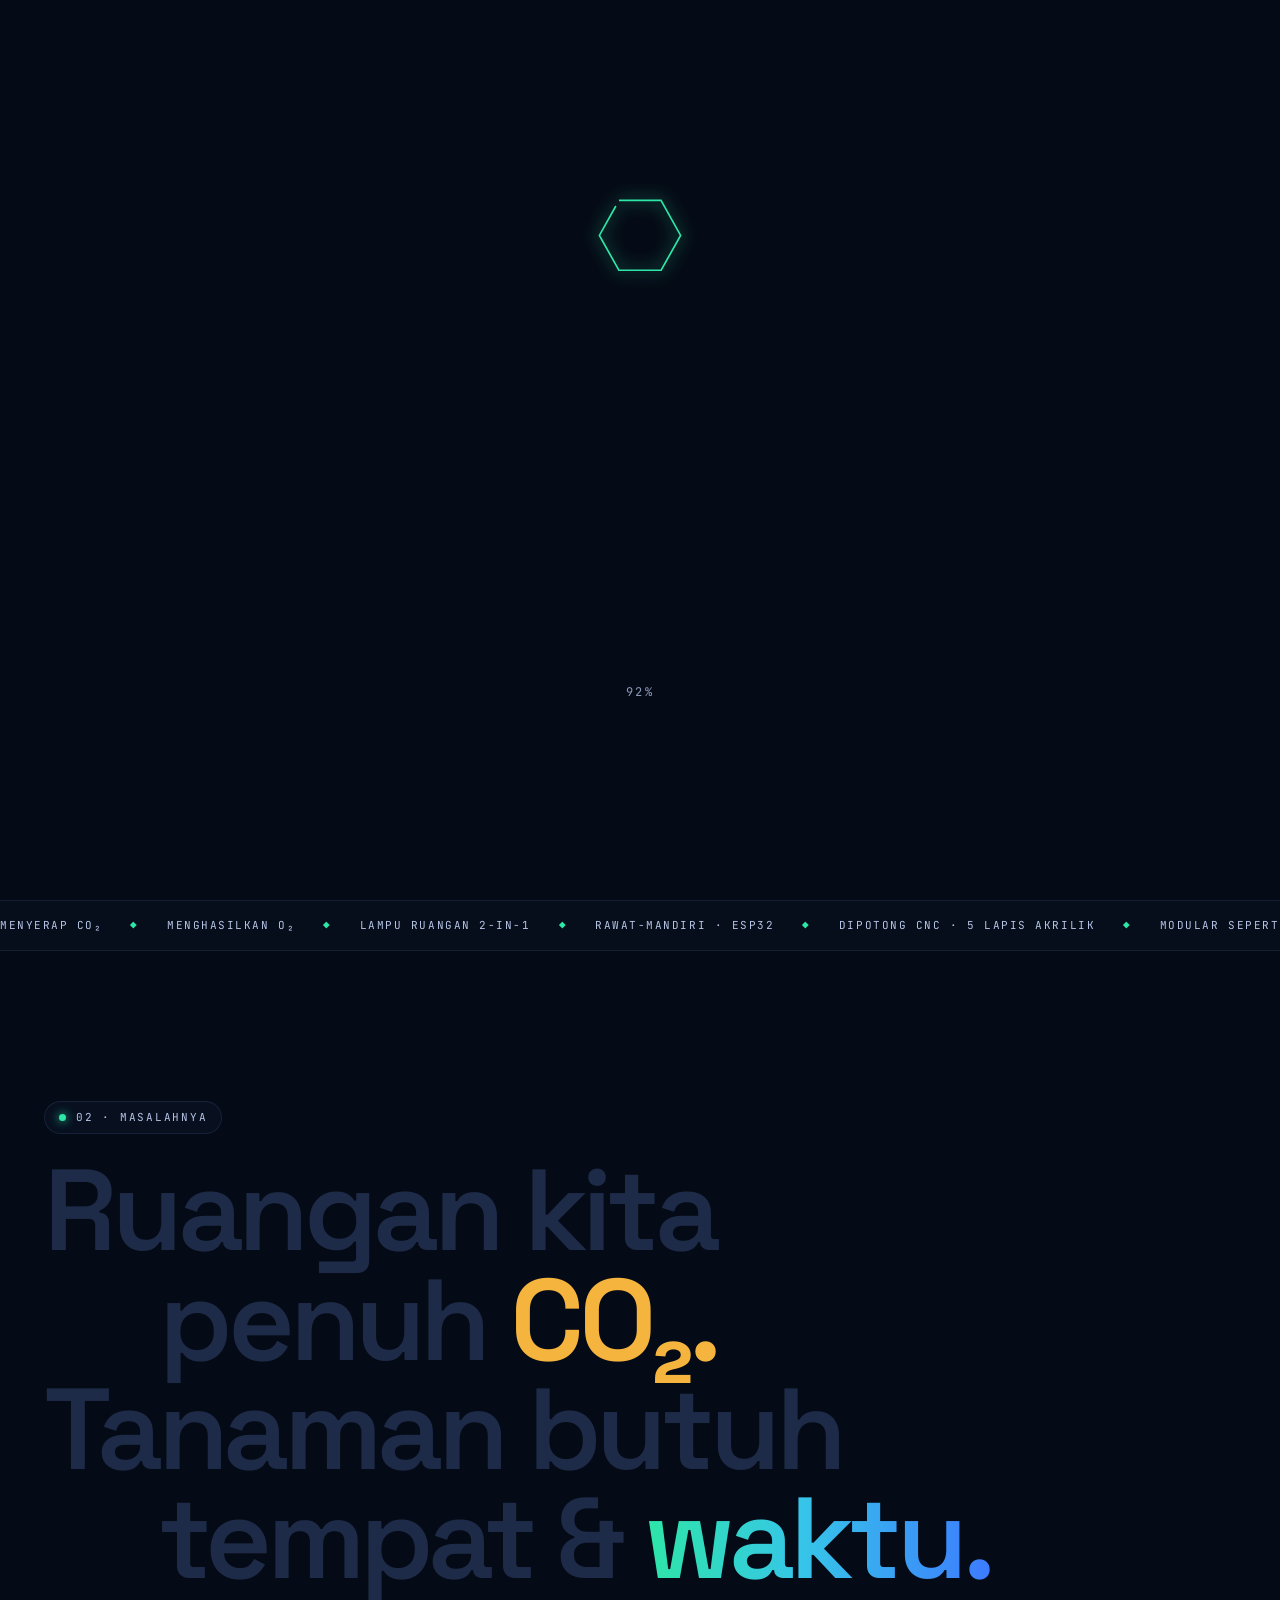
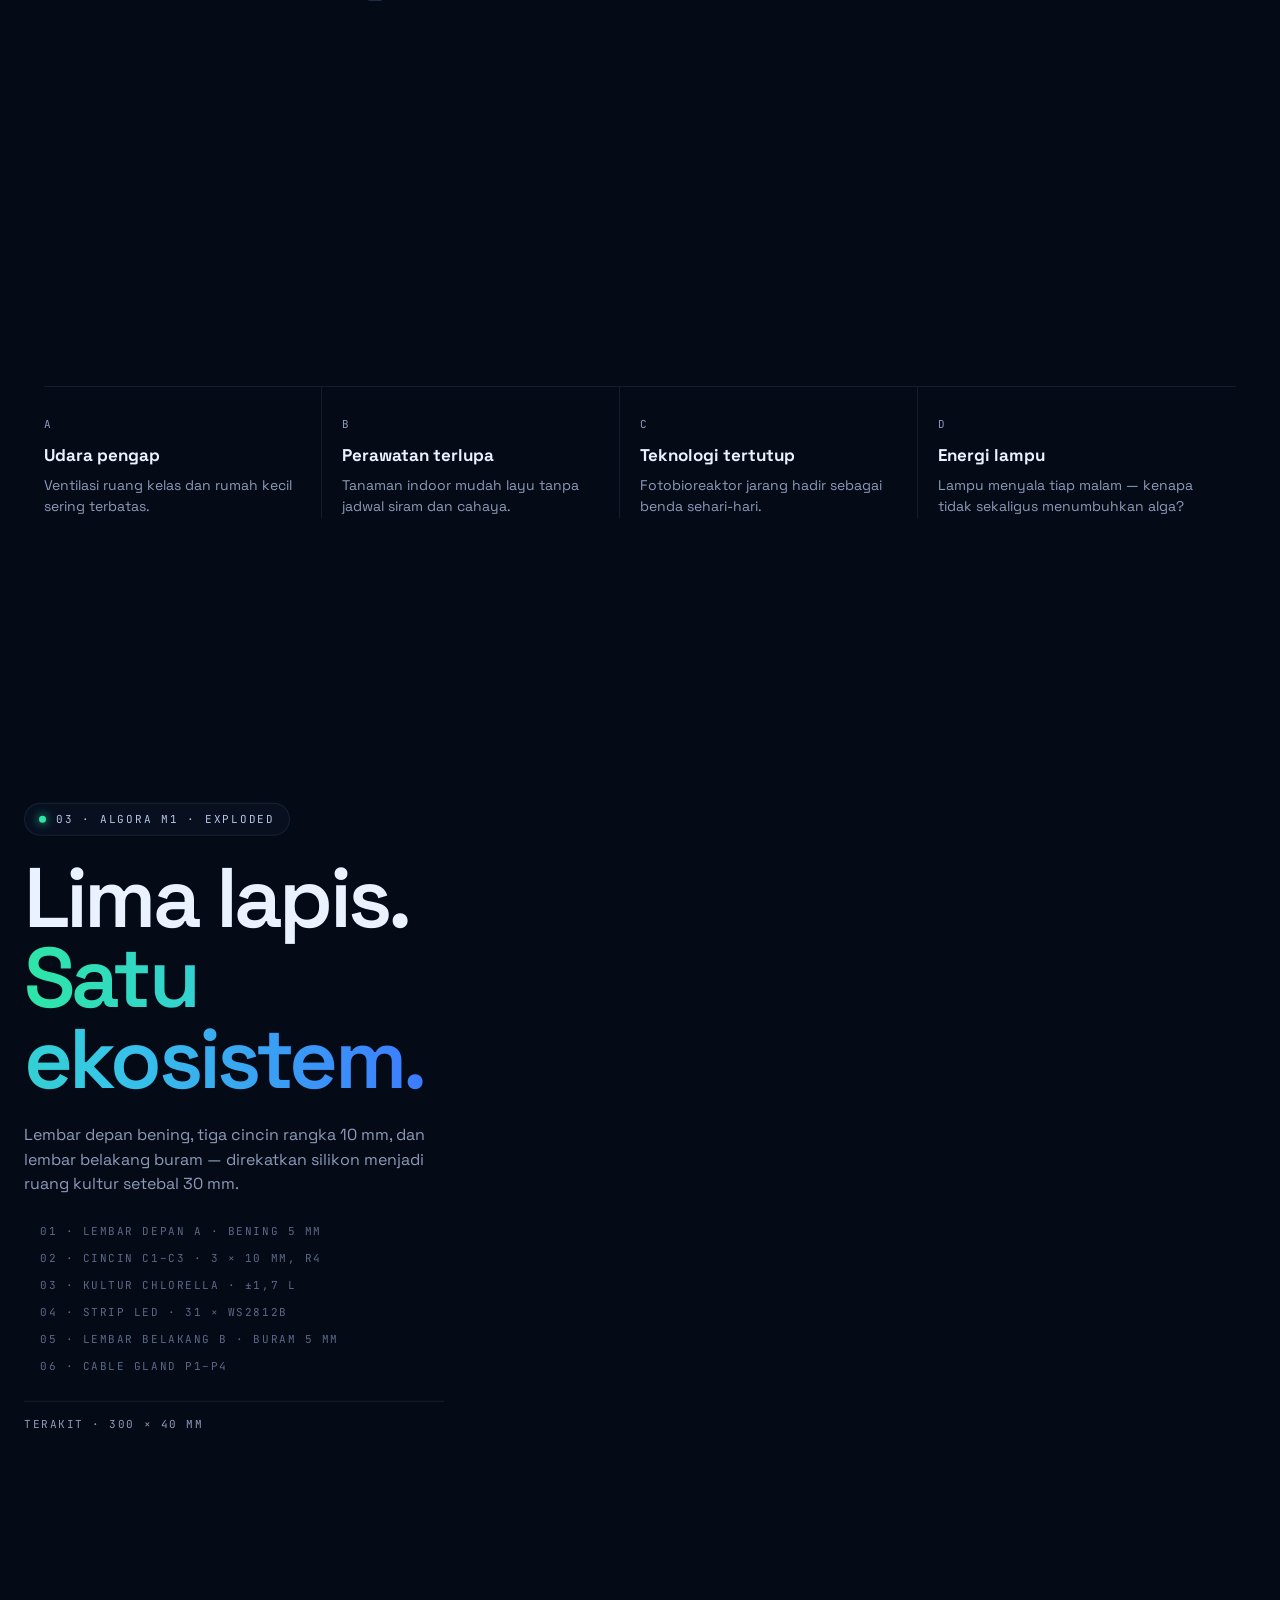
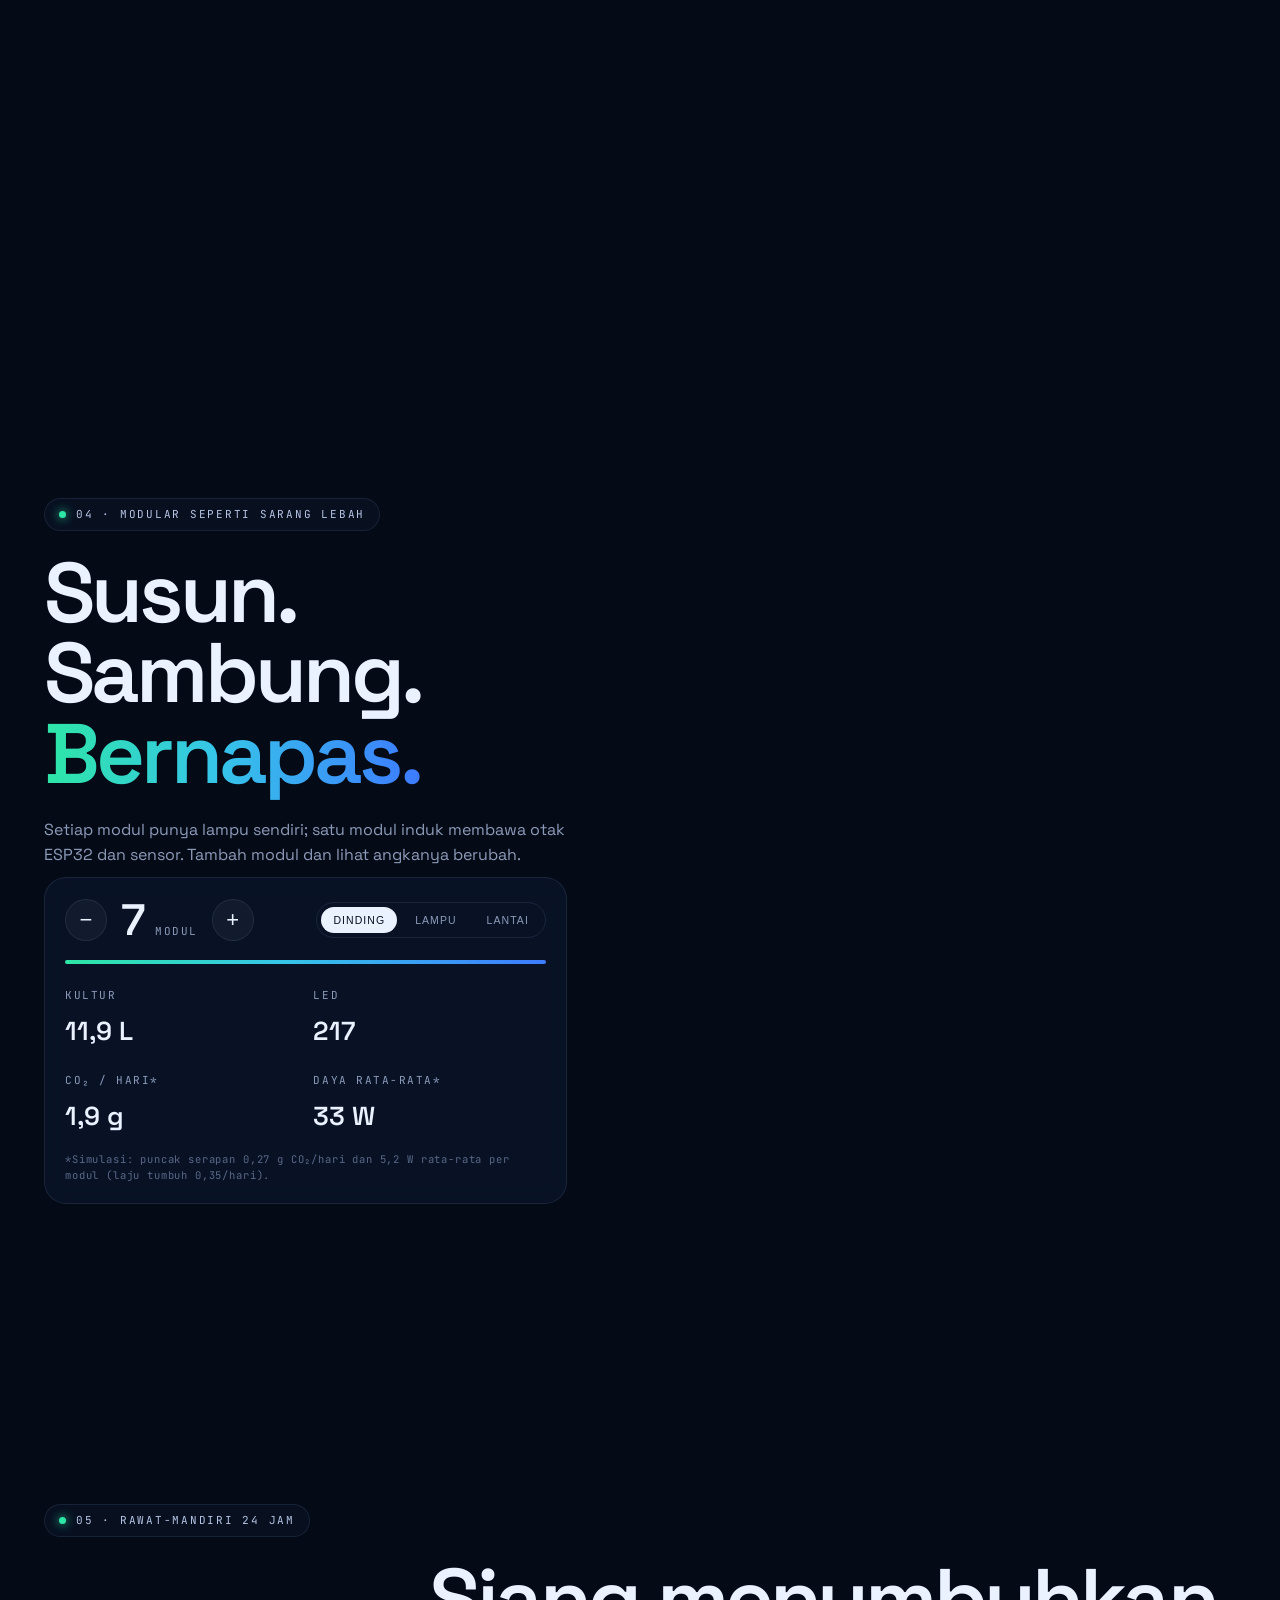
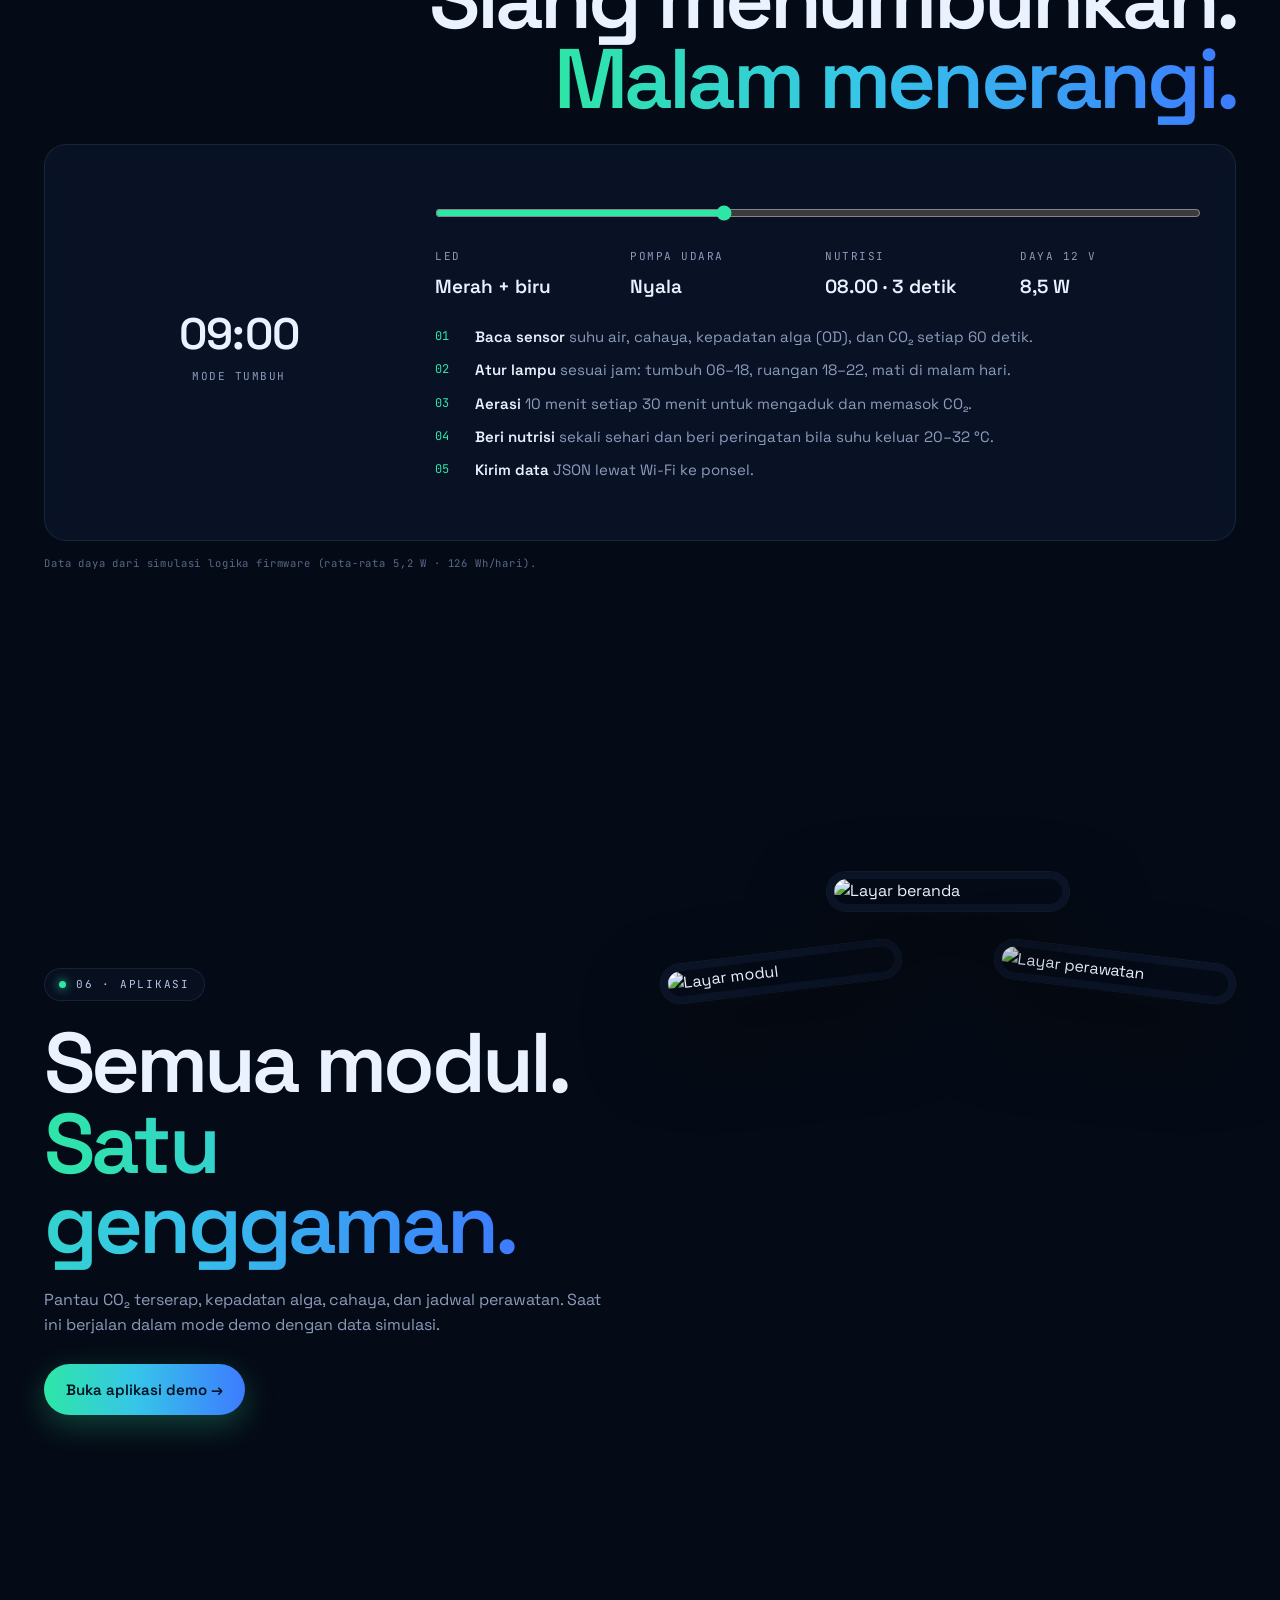
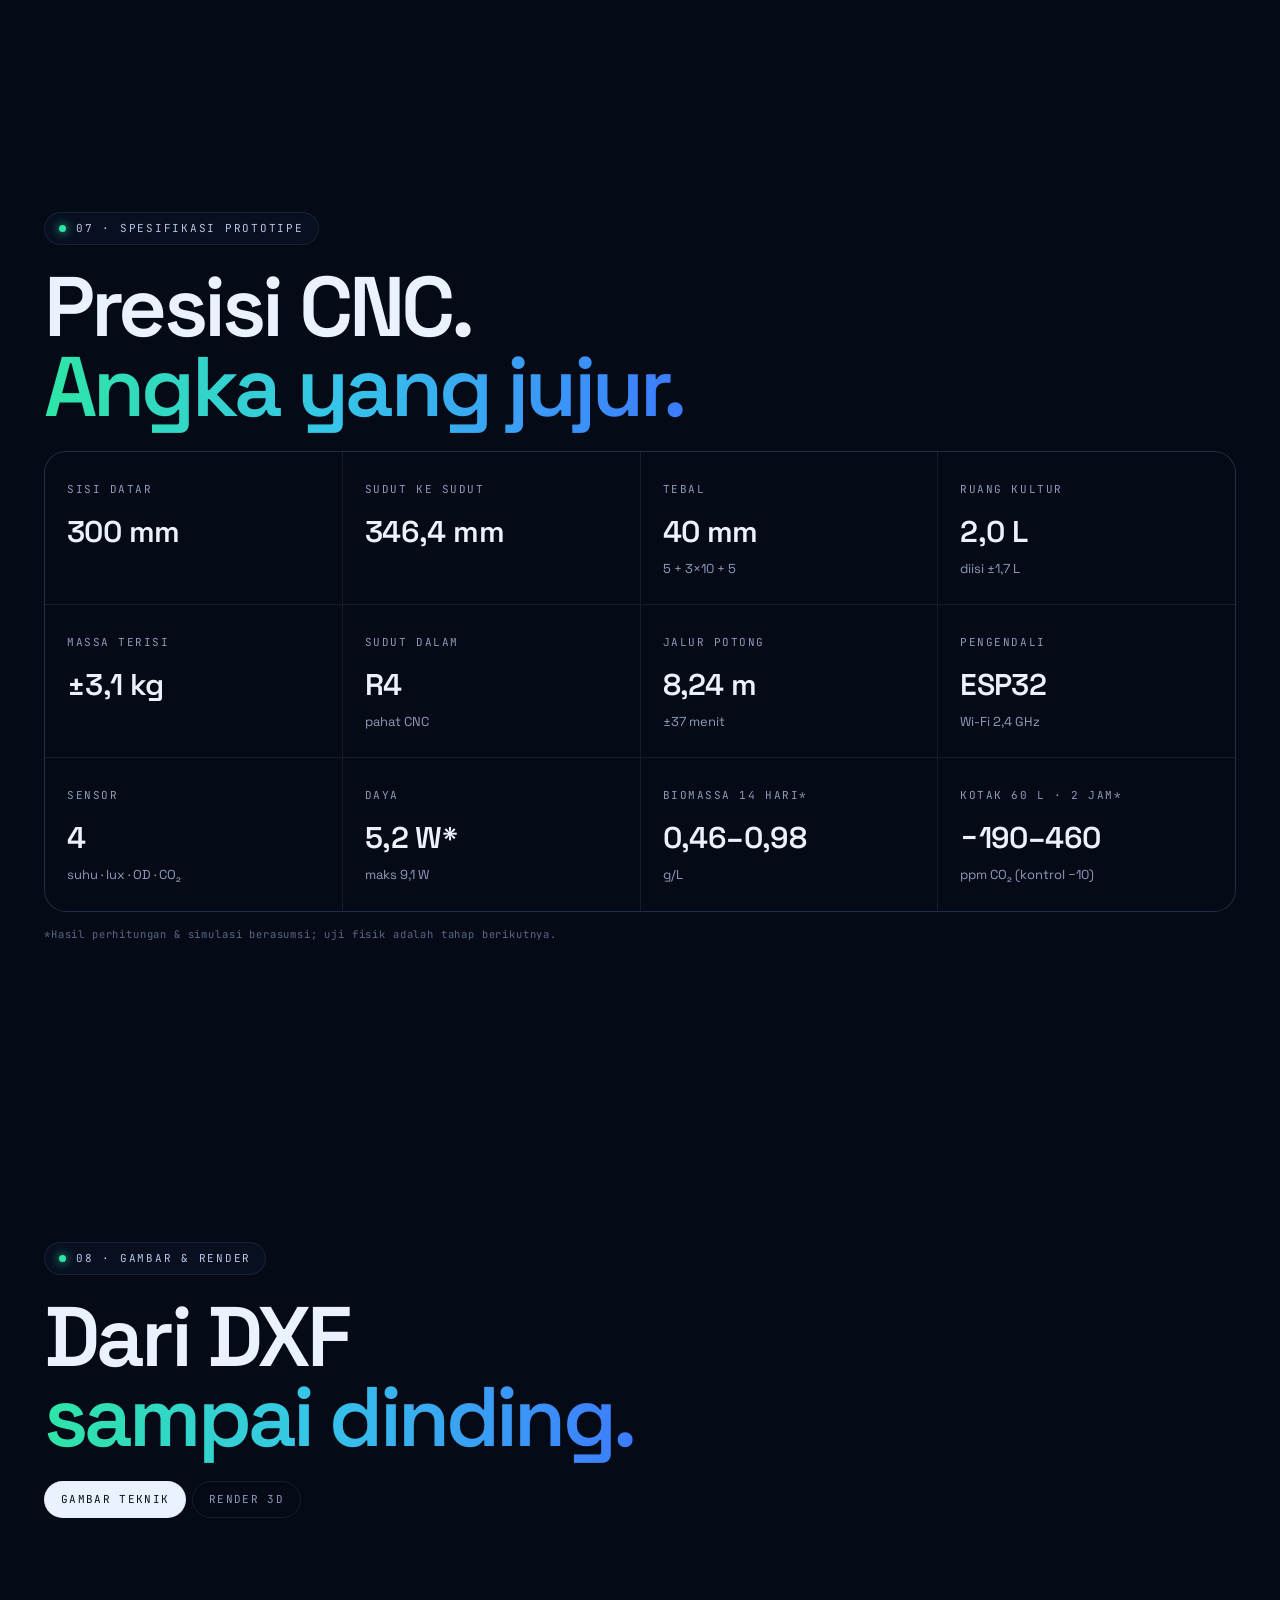
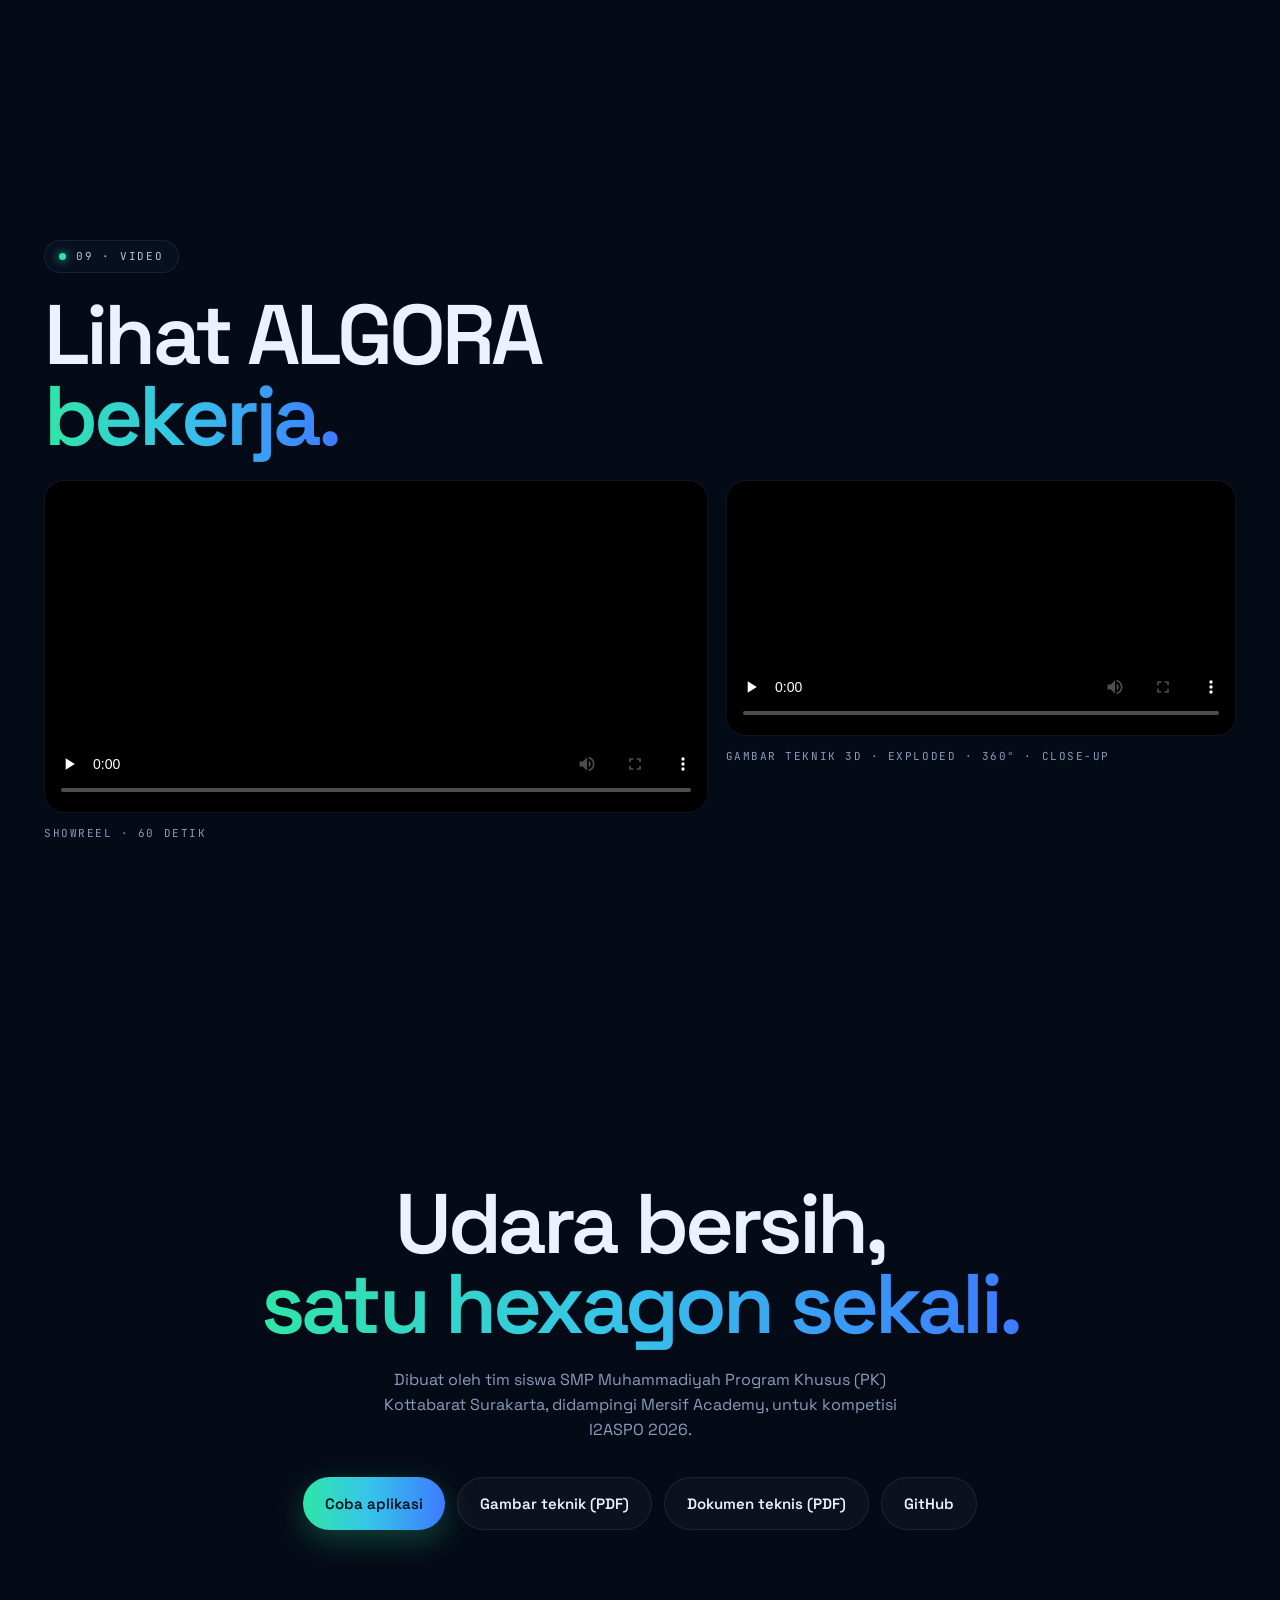
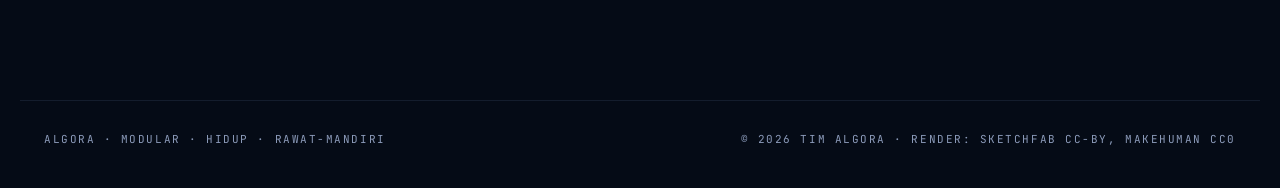
==== site_src/index.html @ 1a398315 "Landing page: immersive 3D site (three.js, GSAP, Lenis) with app at /app/ Co-Authored-By: Claude Opu" ====
<!doctype html>
<html lang="id">
<head>
<meta charset="utf-8">
<meta name="viewport" content="width=device-width,initial-scale=1">
<title>ALGORA — Serap. Tumbuh. Bersinar.</title>
<meta name="description" content="ALGORA: lampu hexagon modular berisi mikroalga yang menyerap CO₂, menghasilkan O₂, dan merawat dirinya sendiri dengan AIoT.">
<meta property="og:title" content="ALGORA — Serap. Tumbuh. Bersinar.">
<meta property="og:description" content="Fotobioreaktor mikroalga modular · lampu hidup · AIoT rawat-mandiri.">
<meta property="og:image" content="media/og.jpg">
<meta name="theme-color" content="#050B16">
<link rel="icon" href="app/assets/img/module.png">
<link rel="preconnect" href="https://fonts.googleapis.com"><link rel="preconnect" href="https://fonts.gstatic.com" crossorigin>
<link href="https://fonts.googleapis.com/css2?family=Space+Grotesk:wght@400;500;600;700&family=JetBrains+Mono:wght@400;500&display=swap" rel="stylesheet">
<link rel="stylesheet" href="site.css">
<script type="importmap">{"imports":{"three":"https://cdn.jsdelivr.net/npm/three@0.165.0/build/three.module.js","three/addons/":"https://cdn.jsdelivr.net/npm/three@0.165.0/examples/jsm/"}}</script>
</head>
<body>
<div id="loader"><svg viewBox="0 0 120 104"><polygon points="30,2 90,2 118,52 90,102 30,102 2,52"/></svg><span id="loadpct">0%</span></div>

<header class="nav">
  <a class="brand" href="#top"><svg viewBox="0 0 24 21"><polygon points="6,1 18,1 23,10.5 18,20 6,20 1,10.5"/></svg>ALGORA</a>
  <nav class="links"><a href="#modul">Modul</a><a href="#builder">Susun</a><a href="#siklus">Siklus</a><a href="#aplikasi">Aplikasi</a><a href="#spesifikasi">Spesifikasi</a><a href="#galeri">Galeri</a></nav>
  <a class="pill-btn" href="app/">Coba aplikasi</a>
</header>

<main id="top">
<!-- 01 HERO -->
<section class="hero">
  <canvas id="hero3d"></canvas>
  <div class="hero-copy">
    <span class="tag"><i></i>ALGORA M1 · FOTOBIOREAKTOR MIKROALGA MODULAR</span>
    <h1><span class="w">Serap.</span><span class="w">Tumbuh.</span><span class="w grad">Bersinar.</span></h1>
    <p>Lampu hexagon modular berisi mikroalga <i>Chlorella</i> yang menyerap CO₂, menghasilkan O₂, dan merawat dirinya sendiri dengan sensor dan ESP32.</p>
    <div class="row"><a class="btn primary" href="#modul">Jelajahi modul ↓</a><a class="btn ghost" href="app/">Coba aplikasi demo</a></div>
  </div>
  <div class="ticker glass"><span class="mono">CO₂ RUANGAN · SIMULASI</span><b><span id="ppm">812</span> ppm</b><svg id="spark" viewBox="0 0 120 30"><polyline/></svg></div>
  <div class="hero-specs mono"><div><span>MODUL</span><b>300 × 40 mm</b></div><div><span>KULTUR</span><b>1,7 L Chlorella</b></div><div><span>CAHAYA</span><b>31 LED · 16 jam</b></div></div>
  <div class="scroll-hint mono">SCROLL</div>
</section>

<div class="strip mono" aria-hidden="true"><div class="track">
  <span>MENYERAP CO₂</span><b>◆</b><span>MENGHASILKAN O₂</span><b>◆</b><span>LAMPU RUANGAN 2-IN-1</span><b>◆</b><span>RAWAT-MANDIRI · ESP32</span><b>◆</b><span>DIPOTONG CNC · 5 LAPIS AKRILIK</span><b>◆</b><span>MODULAR SEPERTI SARANG LEBAH</span><b>◆</b>
  <span>MENYERAP CO₂</span><b>◆</b><span>MENGHASILKAN O₂</span><b>◆</b><span>LAMPU RUANGAN 2-IN-1</span><b>◆</b><span>RAWAT-MANDIRI · ESP32</span><b>◆</b><span>DIPOTONG CNC · 5 LAPIS AKRILIK</span><b>◆</b><span>MODULAR SEPERTI SARANG LEBAH</span><b>◆</b>
</div></div>

<!-- 02 PROBLEM -->
<section class="sec problem" id="masalah">
  <span class="tag"><i></i>02 · MASALAHNYA</span>
  <h2 class="kinetic"><span>Ruangan kita</span><span class="ind">penuh <em class="warm">CO₂.</em></span><span>Tanaman butuh</span><span class="ind">tempat & <em class="grad">waktu.</em></span></h2>
  <div class="cards3">
    <div class="card glass up"><b class="big" data-to="420">0</b><small>ppm</small><span class="mono k">CO₂ UDARA LUAR</span><p>Titik awal. Di kelas yang penuh dan ventilasinya kurang, kadar CO₂ naik jauh di atasnya.</p></div>
    <div class="card glass up"><b class="big" data-to="1.83" data-dec="2">0</b><small>kg CO₂</small><span class="mono k">PER 1 KG BIOMASSA ALGA</span><p>Mikroalga mengikat CO₂ lebih efisien daripada tanaman darat karena tiap selnya bersentuhan langsung dengan air.</p></div>
    <div class="card glass up"><b class="big" data-to="30">0</b><small>mm</small><span class="mono k">JALUR CAHAYA</span><p>Fotobioreaktor biasanya besar dan ada di laboratorium. ALGORA cukup setebal 4 cm dan menempel di dinding.</p></div>
  </div>
  <div class="facts">
    <div><span class="mono">A</span><h4>Udara pengap</h4><p>Ventilasi ruang kelas dan rumah kecil sering terbatas.</p></div>
    <div><span class="mono">B</span><h4>Perawatan terlupa</h4><p>Tanaman indoor mudah layu tanpa jadwal siram dan cahaya.</p></div>
    <div><span class="mono">C</span><h4>Teknologi tertutup</h4><p>Fotobioreaktor jarang hadir sebagai benda sehari-hari.</p></div>
    <div><span class="mono">D</span><h4>Energi lampu</h4><p>Lampu menyala tiap malam — kenapa tidak sekaligus menumbuhkan alga?</p></div>
  </div>
</section>

<!-- 03 EXPLODED (pinned) -->
<section class="explode" id="modul">
  <div class="pin">
    <canvas id="ex3d"></canvas>
    <div class="ex-copy">
      <span class="tag"><i></i>03 · ALGORA M1 · EXPLODED</span>
      <h2>Lima lapis.<br><span class="grad">Satu ekosistem.</span></h2>
      <p>Lembar depan bening, tiga cincin rangka 10 mm, dan lembar belakang buram — direkatkan silikon menjadi ruang kultur setebal 30 mm.</p>
      <ol class="parts mono" id="partlist">
        <li data-k="A">01 · LEMBAR DEPAN A · BENING 5 MM</li><li data-k="C">02 · CINCIN C1–C3 · 3 × 10 MM, R4</li>
        <li data-k="W">03 · KULTUR CHLORELLA · ±1,7 L</li><li data-k="L">04 · STRIP LED · 31 × WS2812B</li>
        <li data-k="B">05 · LEMBAR BELAKANG B · BURAM 5 MM</li><li data-k="G">06 · CABLE GLAND P1–P4</li>
      </ol>
      <div class="ex-state mono"><span id="exstate">TERAKIT · 300 × 40 MM</span></div>
    </div>
    <div id="labels"></div>
  </div>
</section>

<!-- 04 BUILDER -->
<section class="sec builder" id="builder">
  <div class="b-copy">
    <span class="tag"><i></i>04 · MODULAR SEPERTI SARANG LEBAH</span>
    <h2>Susun.<br>Sambung.<br><span class="grad">Bernapas.</span></h2>
    <p>Setiap modul punya lampu sendiri; satu modul induk membawa otak ESP32 dan sensor. Tambah modul dan lihat angkanya berubah.</p>
    <div class="panel glass">
      <div class="ctrl"><button id="minus" aria-label="kurangi">−</button><div><b id="nmod">7</b><span class="mono">MODUL</span></div><button id="plus" aria-label="tambah">+</button>
        <div class="seg mono" id="modes"><button class="on" data-m="wall">DINDING</button><button data-m="lamp">LAMPU</button><button data-m="floor">LANTAI</button></div></div>
      <div class="bar"><i id="nbar"></i></div>
      <div class="read">
        <div><span class="mono">KULTUR</span><b id="rL">11,9 L</b></div><div><span class="mono">LED</span><b id="rLED">217</b></div>
        <div><span class="mono">CO₂ / HARI*</span><b id="rCO2">1,9 g</b></div><div><span class="mono">DAYA RATA-RATA*</span><b id="rW">33 W</b></div>
      </div>
      <p class="fine mono">*Simulasi: puncak serapan 0,27 g CO₂/hari dan 5,2 W rata-rata per modul (laju tumbuh 0,35/hari).</p>
    </div>
  </div>
  <canvas id="hive3d"></canvas>
</section>

<!-- 05 DAY CYCLE -->
<section class="sec cycle" id="siklus">
  <span class="tag"><i></i>05 · RAWAT-MANDIRI 24 JAM</span>
  <h2 class="right">Siang menumbuhkan.<br><span class="grad">Malam menerangi.</span></h2>
  <div class="cyc glass">
    <div class="clock"><svg viewBox="0 0 200 200" id="dial"></svg><div class="ctime"><b id="ctime">09:00</b><span class="mono" id="cmode">MODE TUMBUH</span></div></div>
    <div class="cinfo">
      <input type="range" id="hour" min="0" max="1439" value="540" aria-label="jam">
      <div class="states">
        <div><span class="mono">LED</span><b id="sLED">Merah + biru</b></div><div><span class="mono">POMPA UDARA</span><b id="sAir">Nyala</b></div>
        <div><span class="mono">NUTRISI</span><b id="sDose">08.00 · 3 detik</b></div><div><span class="mono">DAYA 12 V</span><b id="sP">8,5 W</b></div>
      </div>
      <ol class="steps">
        <li><b>Baca sensor</b> suhu air, cahaya, kepadatan alga (OD), dan CO₂ setiap 60 detik.</li>
        <li><b>Atur lampu</b> sesuai jam: tumbuh 06–18, ruangan 18–22, mati di malam hari.</li>
        <li><b>Aerasi</b> 10 menit setiap 30 menit untuk mengaduk dan memasok CO₂.</li>
        <li><b>Beri nutrisi</b> sekali sehari dan beri peringatan bila suhu keluar 20–32 °C.</li>
        <li><b>Kirim data</b> JSON lewat Wi-Fi ke ponsel.</li>
      </ol>
    </div>
  </div>
  <p class="fine mono">Data daya dari simulasi logika firmware (rata-rata 5,2 W · 126 Wh/hari).</p>
</section>

<!-- 06 APP -->
<section class="sec app" id="aplikasi">
  <div>
    <span class="tag"><i></i>06 · APLIKASI</span>
    <h2>Semua modul.<br><span class="grad">Satu genggaman.</span></h2>
    <p>Pantau CO₂ terserap, kepadatan alga, cahaya, dan jadwal perawatan. Saat ini berjalan dalam mode demo dengan data simulasi.</p>
    <a class="btn primary" href="app/">Buka aplikasi demo →</a>
  </div>
  <div class="phones"><img src="media/app_hive.webp" class="ph a" alt="Layar modul"><img src="media/app_home.webp" class="ph b" alt="Layar beranda"><img src="media/app_care.webp" class="ph c" alt="Layar perawatan"></div>
</section>

<!-- 07 SPECS -->
<section class="sec specs" id="spesifikasi">
  <span class="tag"><i></i>07 · SPESIFIKASI PROTOTIPE</span>
  <h2>Presisi CNC.<br><span class="grad">Angka yang jujur.</span></h2>
  <div class="tiles">
    <div class="tile"><span class="mono">SISI DATAR</span><b>300 mm</b></div><div class="tile"><span class="mono">SUDUT KE SUDUT</span><b>346,4 mm</b></div>
    <div class="tile"><span class="mono">TEBAL</span><b>40 mm</b><small>5 + 3×10 + 5</small></div><div class="tile"><span class="mono">RUANG KULTUR</span><b>2,0 L</b><small>diisi ±1,7 L</small></div>
    <div class="tile"><span class="mono">MASSA TERISI</span><b>±3,1 kg</b></div><div class="tile"><span class="mono">SUDUT DALAM</span><b>R4</b><small>pahat CNC</small></div>
    <div class="tile"><span class="mono">JALUR POTONG</span><b>8,24 m</b><small>±37 menit</small></div><div class="tile"><span class="mono">PENGENDALI</span><b>ESP32</b><small>Wi-Fi 2,4 GHz</small></div>
    <div class="tile"><span class="mono">SENSOR</span><b>4</b><small>suhu · lux · OD · CO₂</small></div><div class="tile"><span class="mono">DAYA</span><b>5,2 W*</b><small>maks 9,1 W</small></div>
    <div class="tile"><span class="mono">BIOMASSA 14 HARI*</span><b>0,46–0,98</b><small>g/L</small></div><div class="tile"><span class="mono">KOTAK 60 L · 2 JAM*</span><b>−190–460</b><small>ppm CO₂ (kontrol −10)</small></div>
  </div>
  <p class="fine mono">*Hasil perhitungan & simulasi berasumsi; uji fisik adalah tahap berikutnya.</p>
</section>

<!-- 08 GALLERY -->
<section class="sec gallery" id="galeri">
  <span class="tag"><i></i>08 · GAMBAR & RENDER</span>
  <h2>Dari DXF<br><span class="grad">sampai dinding.</span></h2>
  <div class="tabs mono" id="gtabs"><button class="on" data-g="draw">GAMBAR TEKNIK</button><button data-g="render">RENDER 3D</button></div>
  <div class="grid" id="ggrid"></div>
</section>

<!-- 09 VIDEO -->
<section class="sec video" id="video">
  <span class="tag"><i></i>09 · VIDEO</span>
  <h2>Lihat ALGORA<br><span class="grad">bekerja.</span></h2>
  <div class="vids">
    <figure><video controls preload="none" playsinline poster="media/showreel.jpg"><source src="media/showreel.mp4" type="video/mp4"></video><figcaption class="mono">SHOWREEL · 60 DETIK</figcaption></figure>
    <figure><video controls preload="none" playsinline poster="media/tech.jpg"><source src="media/tech.mp4" type="video/mp4"></video><figcaption class="mono">GAMBAR TEKNIK 3D · EXPLODED · 360° · CLOSE-UP</figcaption></figure>
  </div>
</section>

<!-- 10 CTA -->
<section class="cta-end" id="unduh">
  <h2>Udara bersih,<br><span class="grad">satu hexagon sekali.</span></h2>
  <p>Dibuat oleh tim siswa SMP Muhammadiyah Program Khusus (PK) Kottabarat Surakarta, didampingi Mersif Academy, untuk kompetisi I2ASPO 2026.</p>
  <div class="row center"><a class="btn primary" href="app/">Coba aplikasi</a><a class="btn ghost" href="downloads/Algora_Gambar_Teknik.pdf">Gambar teknik (PDF)</a><a class="btn ghost" href="downloads/Algora_Dokumen_Teknis.pdf">Dokumen teknis (PDF)</a><a class="btn ghost" href="https://github.com/Mostoples/algora">GitHub</a></div>
</section>
</main>

<footer class="foot mono"><span>ALGORA · MODULAR · HIDUP · RAWAT-MANDIRI</span><span>© 2026 TIM ALGORA · RENDER: SKETCHFAB CC-BY, MAKEHUMAN CC0</span></footer>
<div id="lightbox"><img alt=""><span class="mono"></span></div>

<script src="https://cdn.jsdelivr.net/npm/gsap@3.12.5/dist/gsap.min.js"></script>
<script src="https://cdn.jsdelivr.net/npm/gsap@3.12.5/dist/ScrollTrigger.min.js"></script>
<script src="https://cdn.jsdelivr.net/npm/lenis@1.1.13/dist/lenis.min.js"></script>
<script src="app.js"></script>
<script type="module" src="scene.js"></script>
</body>
</html>
---- site_src/site.css ----
:root{
  --bg:#050B16;--bg2:#08132A;--line:rgba(160,190,255,.10);--glass:rgba(14,26,52,.55);
  --tx:#EAF1FF;--mut:#8C9BBA;--dim:#5A6888;
  --alg:#2EE6A6;--blue:#3D7BFF;--warm:#F5B43D;
  --grad:linear-gradient(90deg,#2EE6A6 0%,#36C6E8 45%,#3D7BFF 100%);
  --disp:"Space Grotesk",system-ui,sans-serif;--mono:"JetBrains Mono",ui-monospace,monospace;
  --ease:cubic-bezier(.22,1,.36,1);--w:1240px;
}
*{box-sizing:border-box;margin:0;padding:0}
html,body{overflow-x:clip}
body{background:var(--bg);color:var(--tx);font-family:var(--disp);font-size:16px;line-height:1.55;-webkit-font-smoothing:antialiased}
body::before{content:"";position:fixed;inset:0;z-index:-1;background:
  radial-gradient(900px 600px at 85% -10%,rgba(61,123,255,.16),transparent 60%),
  radial-gradient(700px 500px at -10% 40%,rgba(46,230,166,.08),transparent 60%),var(--bg)}
img,video,canvas{display:block;max-width:100%}
a{color:inherit;text-decoration:none}
.mono{font-family:var(--mono);font-size:11px;letter-spacing:.14em;text-transform:uppercase;color:var(--mut)}
.grad{background:var(--grad);-webkit-background-clip:text;background-clip:text;color:transparent}
.warm{color:var(--warm);font-style:normal}
em{font-style:normal}
h1,h2{font-weight:600;letter-spacing:-.045em;line-height:.95}
h1{font-size:clamp(64px,11vw,168px)}
h2{font-size:clamp(44px,6.6vw,104px);margin:22px 0 24px}
p{color:var(--mut);max-width:560px}
.tag{display:inline-flex;align-items:center;gap:10px;font-family:var(--mono);font-size:11px;letter-spacing:.16em;color:#B7C6E6;padding:7px 14px;border:1px solid var(--line);border-radius:999px;background:rgba(10,20,40,.6)}
.tag i{width:7px;height:7px;border-radius:50%;background:var(--alg);box-shadow:0 0 10px var(--alg)}
.glass{background:var(--glass);border:1px solid var(--line);backdrop-filter:blur(14px);-webkit-backdrop-filter:blur(14px);border-radius:22px}
.btn{display:inline-flex;align-items:center;gap:8px;font-weight:600;font-size:15px;padding:14px 22px;border-radius:999px;transition:transform .3s var(--ease),box-shadow .3s}
.btn:hover{transform:translateY(-2px)}
.btn.primary{background:var(--grad);color:#04121F;box-shadow:0 10px 30px rgba(46,230,166,.25)}
.btn.ghost{border:1px solid var(--line);background:rgba(255,255,255,.03);color:var(--tx)}
.row{display:flex;gap:12px;flex-wrap:wrap}.row.center{justify-content:center}
.fine{font-size:10.5px;margin-top:14px;color:var(--dim);letter-spacing:.08em;text-transform:none}

/* loader */
#loader{position:fixed;inset:0;z-index:100;background:var(--bg);display:grid;place-items:center;gap:14px;transition:opacity .8s var(--ease)}
#loader svg{width:84px;fill:none;stroke:var(--alg);stroke-width:2.4;stroke-dasharray:340;stroke-dashoffset:340;animation:draw 1.4s var(--ease) forwards;filter:drop-shadow(0 0 8px var(--alg))}
#loader span{font-family:var(--mono);font-size:12px;color:var(--mut);letter-spacing:.2em}
#loader.done{opacity:0;pointer-events:none}
@keyframes draw{to{stroke-dashoffset:0}}

/* nav */
.nav{position:fixed;top:16px;left:50%;transform:translateX(-50%);z-index:50;width:min(var(--w),calc(100% - 28px));display:flex;align-items:center;justify-content:space-between;padding:8px 8px 8px 18px}
.brand{display:flex;gap:10px;align-items:center;font-weight:700;letter-spacing:.06em}
.brand svg{width:22px;fill:none;stroke:var(--alg);stroke-width:2}
.links{display:flex;gap:4px;padding:5px;border:1px solid var(--line);border-radius:999px;background:rgba(8,16,32,.7);backdrop-filter:blur(12px)}
.links a{font-size:13px;color:#B7C6E6;padding:7px 14px;border-radius:999px}
.links a:hover{background:rgba(255,255,255,.06);color:#fff}
.pill-btn{font-size:13px;font-weight:600;padding:9px 16px;border-radius:999px;background:#EAF1FF;color:#06101F}

/* hero */
.hero{position:relative;height:100vh;min-height:720px;overflow:hidden}
#hero3d{position:absolute;inset:0;width:100%;height:100%}
.hero-copy{position:absolute;left:max(24px,calc((100vw - var(--w))/2));top:50%;transform:translateY(-46%);max-width:640px;z-index:2}
.hero-copy h1{margin:24px 0 26px;display:flex;flex-direction:column}
.hero-copy h1 .w{display:block;overflow:hidden}
.hero-copy p{font-size:17px;margin-bottom:28px;color:#A9B8D6}
.ticker{position:absolute;right:max(24px,calc((100vw - var(--w))/2));top:96px;padding:12px 16px;z-index:2;display:grid;gap:2px;min-width:210px}
.ticker b{font-size:20px;color:var(--warm);font-weight:600}
.ticker svg{width:120px;height:30px}.ticker polyline{fill:none;stroke:var(--warm);stroke-width:1.5}
.hero-specs{position:absolute;right:max(24px,calc((100vw - var(--w))/2));bottom:70px;z-index:2;display:grid;gap:14px;text-align:right}
.hero-specs span{display:block;font-size:10px;color:var(--dim)}.hero-specs b{font-family:var(--disp);font-size:18px;color:var(--tx);letter-spacing:0;text-transform:none;font-weight:600}
.scroll-hint{position:absolute;left:50%;bottom:22px;transform:translateX(-50%);z-index:2;animation:hint 2s ease-in-out infinite}
@keyframes hint{50%{transform:translate(-50%,6px);opacity:.5}}

.strip{border-block:1px solid var(--line);overflow:hidden;padding:16px 0;background:rgba(8,16,32,.6)}
.track{display:flex;gap:28px;width:max-content;animation:mar 40s linear infinite}
.track span{color:#B7C6E6}.track b{color:var(--alg);font-weight:400}
@keyframes mar{to{transform:translateX(-50%)}}

/* sections */
.sec{max-width:var(--w);margin:auto;padding:150px 24px;position:relative}
.kinetic{font-size:clamp(52px,9vw,148px);display:flex;flex-direction:column;color:#1E2B48}
.kinetic span{display:block}.kinetic .ind{padding-left:9vw}
.kinetic span.lit{color:var(--tx)}
.cards3{display:grid;grid-template-columns:repeat(3,1fr);gap:18px;margin-top:70px}
.card{padding:30px}.card .big{font-size:64px;font-weight:600;letter-spacing:-.04em}.card small{font-size:14px;color:var(--alg);margin-left:6px}
.card .k{display:block;color:var(--warm);margin:10px 0 10px}
.facts{display:grid;grid-template-columns:repeat(4,1fr);margin-top:50px;border-top:1px solid var(--line)}
.facts>div{padding:24px 20px 0 0;border-right:1px solid var(--line);margin-right:20px}
.facts>div:last-child{border:0}
.facts h4{font-size:17px;margin:6px 0}.facts p{font-size:14px}

/* exploded */
.explode{height:320vh;position:relative}
.pin{position:sticky;top:0;height:100vh;overflow:hidden}
#ex3d{position:absolute;inset:0;width:100%;height:100%}
.ex-copy{position:absolute;left:max(24px,calc((100vw - var(--w))/2));top:50%;transform:translateY(-50%);max-width:420px;z-index:2}
.parts{list-style:none;margin-top:26px;display:grid;gap:10px}
.parts li{color:var(--dim);transition:color .4s;padding-left:14px;border-left:2px solid transparent}
.parts li.on{color:var(--tx);border-color:var(--alg)}
.ex-state{margin-top:26px;padding-top:14px;border-top:1px solid var(--line)}
#labels{position:absolute;inset:0;pointer-events:none;z-index:3}
.lbl{position:absolute;font-family:var(--mono);font-size:10.5px;letter-spacing:.12em;color:#B9C8E8;white-space:nowrap;transform:translateY(-50%);opacity:0;transition:opacity .4s,color .3s}
#labels .lines{position:absolute;inset:0;width:100%;height:100%;overflow:visible}
.lbl.on{opacity:1}

/* builder */
.builder{display:grid;grid-template-columns:.9fr 1.1fr;gap:30px;align-items:center}
#hive3d{width:100%;aspect-ratio:1/1;-webkit-mask-image:radial-gradient(closest-side,#000 72%,transparent);mask-image:radial-gradient(closest-side,#000 72%,transparent)}
.panel{padding:20px;margin-top:10px}
.ctrl{display:flex;align-items:center;gap:14px;flex-wrap:wrap}
.ctrl button{width:42px;height:42px;border-radius:50%;border:1px solid var(--line);background:rgba(255,255,255,.04);color:var(--tx);font-size:22px;cursor:pointer}
.ctrl b{font-size:44px;font-weight:600;line-height:1;margin-right:4px}
.ctrl>div{display:flex;align-items:baseline;gap:6px}
.seg{margin-left:auto;display:flex;gap:4px;border:1px solid var(--line);border-radius:999px;padding:4px}
.seg button{width:auto;height:auto;border:0;padding:7px 12px;border-radius:999px;font-size:10.5px;color:var(--mut);background:none;letter-spacing:.1em}
.seg button.on{background:#EAF1FF;color:#06101F}
.bar{height:4px;background:rgba(255,255,255,.06);border-radius:4px;margin:18px 0}.bar i{display:block;height:100%;background:var(--grad);border-radius:4px;transition:width .5s var(--ease)}
.read{display:grid;grid-template-columns:1fr 1fr;gap:16px}
.read b{display:block;font-size:26px;font-weight:600;margin-top:4px}

/* cycle */
.cycle h2.right{text-align:right}
.cyc{display:grid;grid-template-columns:320px 1fr;gap:36px;padding:34px;align-items:center}
.clock{position:relative}.clock svg{width:100%}
.ctime{position:absolute;inset:0;display:grid;place-content:center;text-align:center}.ctime b{font-size:44px;font-weight:600;letter-spacing:-.02em}
input[type=range]{width:100%;accent-color:var(--alg);margin-bottom:22px}
.states{display:grid;grid-template-columns:repeat(4,1fr);gap:14px;margin-bottom:24px}
.states b{display:block;font-size:19px;font-weight:600;margin-top:4px}
.steps{list-style:none;counter-reset:s;display:grid;gap:10px}
.steps li{counter-increment:s;color:var(--mut);font-size:15px;padding-left:40px;position:relative}
.steps li::before{content:"0" counter(s);position:absolute;left:0;font-family:var(--mono);font-size:12px;color:var(--alg);top:2px}
.steps b{color:var(--tx);font-weight:600}

/* app */
.app{display:grid;grid-template-columns:1fr 1fr;gap:40px;align-items:center}
.app p{margin-bottom:26px}
.phones{position:relative;height:640px}
.ph{position:absolute;width:42%;border-radius:30px;border:7px solid #0B1426;box-shadow:0 40px 80px rgba(0,0,0,.5),0 0 0 1px var(--line)}
.ph.a{left:0;top:80px;transform:rotate(-7deg)}.ph.b{left:29%;top:0;z-index:2}.ph.c{right:0;top:80px;transform:rotate(7deg)}

/* specs */
.tiles{display:grid;grid-template-columns:repeat(4,1fr);gap:1px;background:var(--line);border:1px solid var(--line);border-radius:22px;overflow:hidden}
.tile{background:var(--bg);padding:24px 22px}
.tile b{display:block;font-size:30px;font-weight:600;letter-spacing:-.02em;margin-top:8px}.tile small{color:var(--mut);font-size:13px}

/* gallery */
.tabs{display:flex;gap:6px;margin-bottom:22px}
.tabs button{border:1px solid var(--line);background:none;color:var(--mut);padding:9px 16px;border-radius:999px;font:inherit;cursor:pointer;letter-spacing:.12em}
.tabs button.on{background:#EAF1FF;color:#06101F}
.grid{display:grid;grid-template-columns:repeat(3,1fr);gap:14px}
.grid figure{border-radius:18px;overflow:hidden;border:1px solid var(--line);cursor:zoom-in;background:#0B1426}
.grid img{width:100%;aspect-ratio:4/3;object-fit:cover;transition:transform .8s var(--ease)}
.grid figure.light img{object-fit:contain;background:#fff}
.grid figure:hover img{transform:scale(1.05)}
.grid figcaption{padding:12px 14px}
#lightbox{position:fixed;inset:0;z-index:90;background:rgba(3,7,15,.92);display:none;place-items:center;padding:30px;cursor:zoom-out}
#lightbox.on{display:grid}#lightbox img{max-height:84vh;border-radius:14px;background:#fff}#lightbox span{margin-top:12px}

/* video */
.vids{display:grid;grid-template-columns:1.3fr 1fr;gap:18px;align-items:start}
.vids video{width:100%;border-radius:20px;border:1px solid var(--line);background:#000}
.vids figcaption{margin-top:12px}

.cta-end{text-align:center;padding:170px 24px;position:relative}
.cta-end p{margin:0 auto 34px}
.foot{display:flex;justify-content:space-between;flex-wrap:wrap;gap:10px;max-width:var(--w);margin:auto;padding:30px 24px 40px;border-top:1px solid var(--line)}

.up{opacity:0;transform:translateY(30px)}

@media (max-width:980px){
  .links{display:none}
  .hero-copy{top:auto;bottom:120px;transform:none;right:24px}
  .hero-specs{display:none}.ticker{top:80px;left:24px;right:auto}
  .cards3,.facts,.builder,.app,.vids,.cyc{grid-template-columns:1fr}
  .facts>div{border-right:0;border-bottom:1px solid var(--line);padding-bottom:18px;margin-right:0}
  .ex-copy{top:auto;bottom:40px;transform:none;right:24px;max-width:none}.ex-copy p{display:none}
  .tiles{grid-template-columns:repeat(2,1fr)}.grid{grid-template-columns:1fr 1fr}.states{grid-template-columns:1fr 1fr}
  .phones{height:470px}.kinetic .ind{padding-left:0}.cycle h2.right{text-align:left}
}
@media (max-width:560px){.sec{padding:100px 18px}.grid{grid-template-columns:1fr}.seg{margin-left:0}#labels{display:none}.parts{gap:6px;margin-top:14px}.parts li{font-size:10px}.ex-copy h2{font-size:42px;margin:12px 0}}
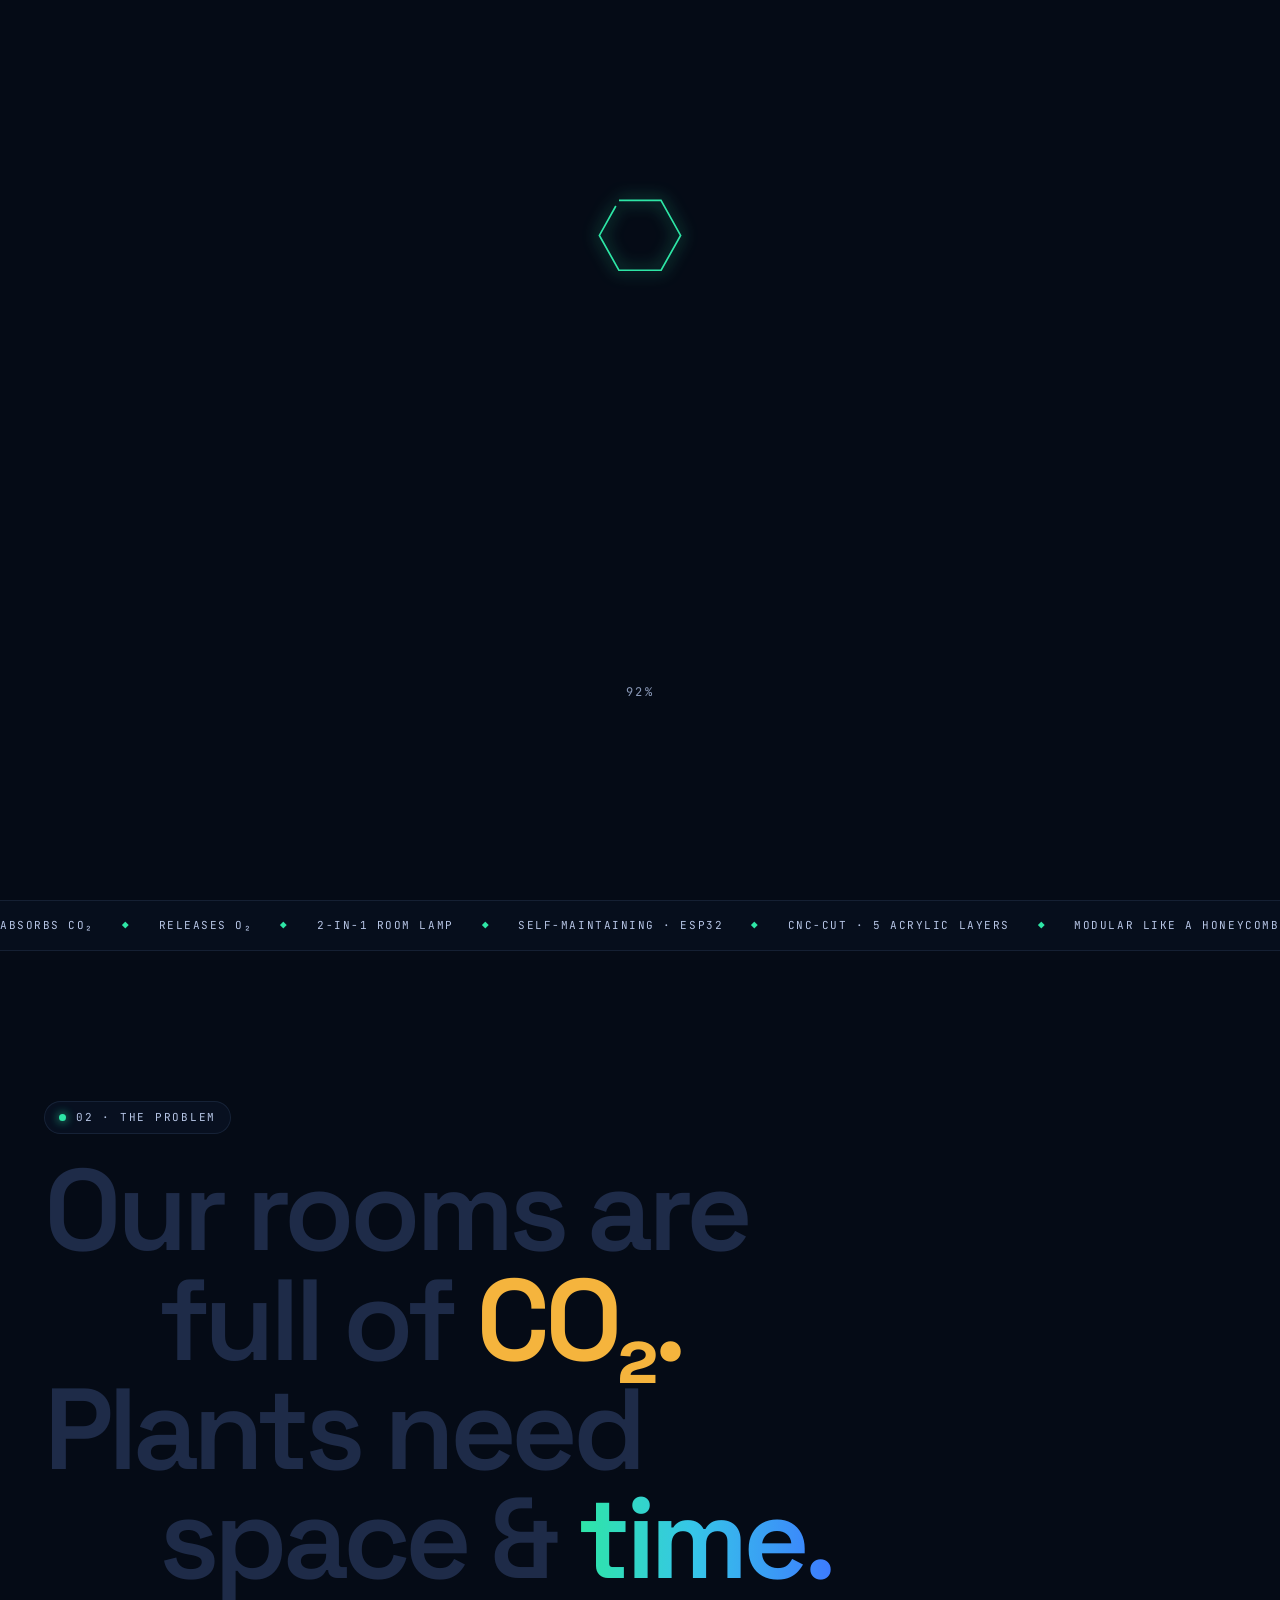
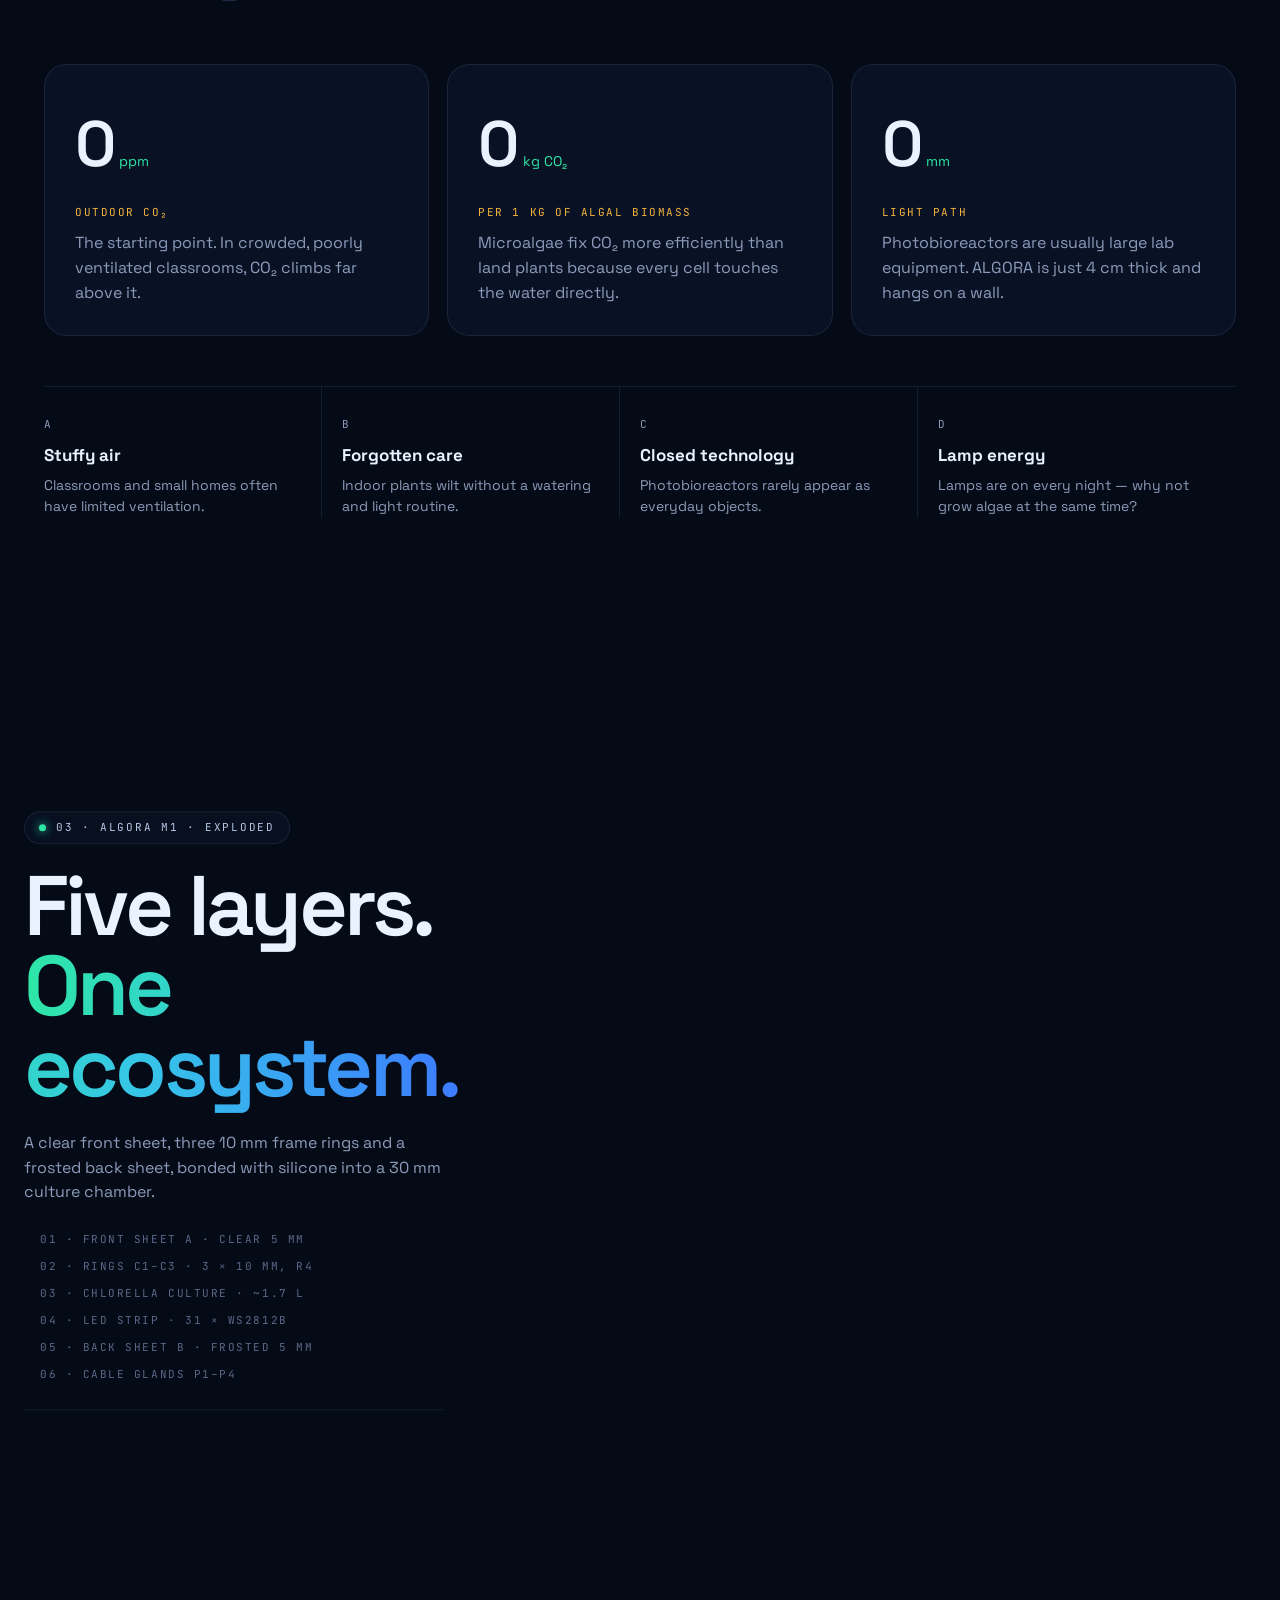
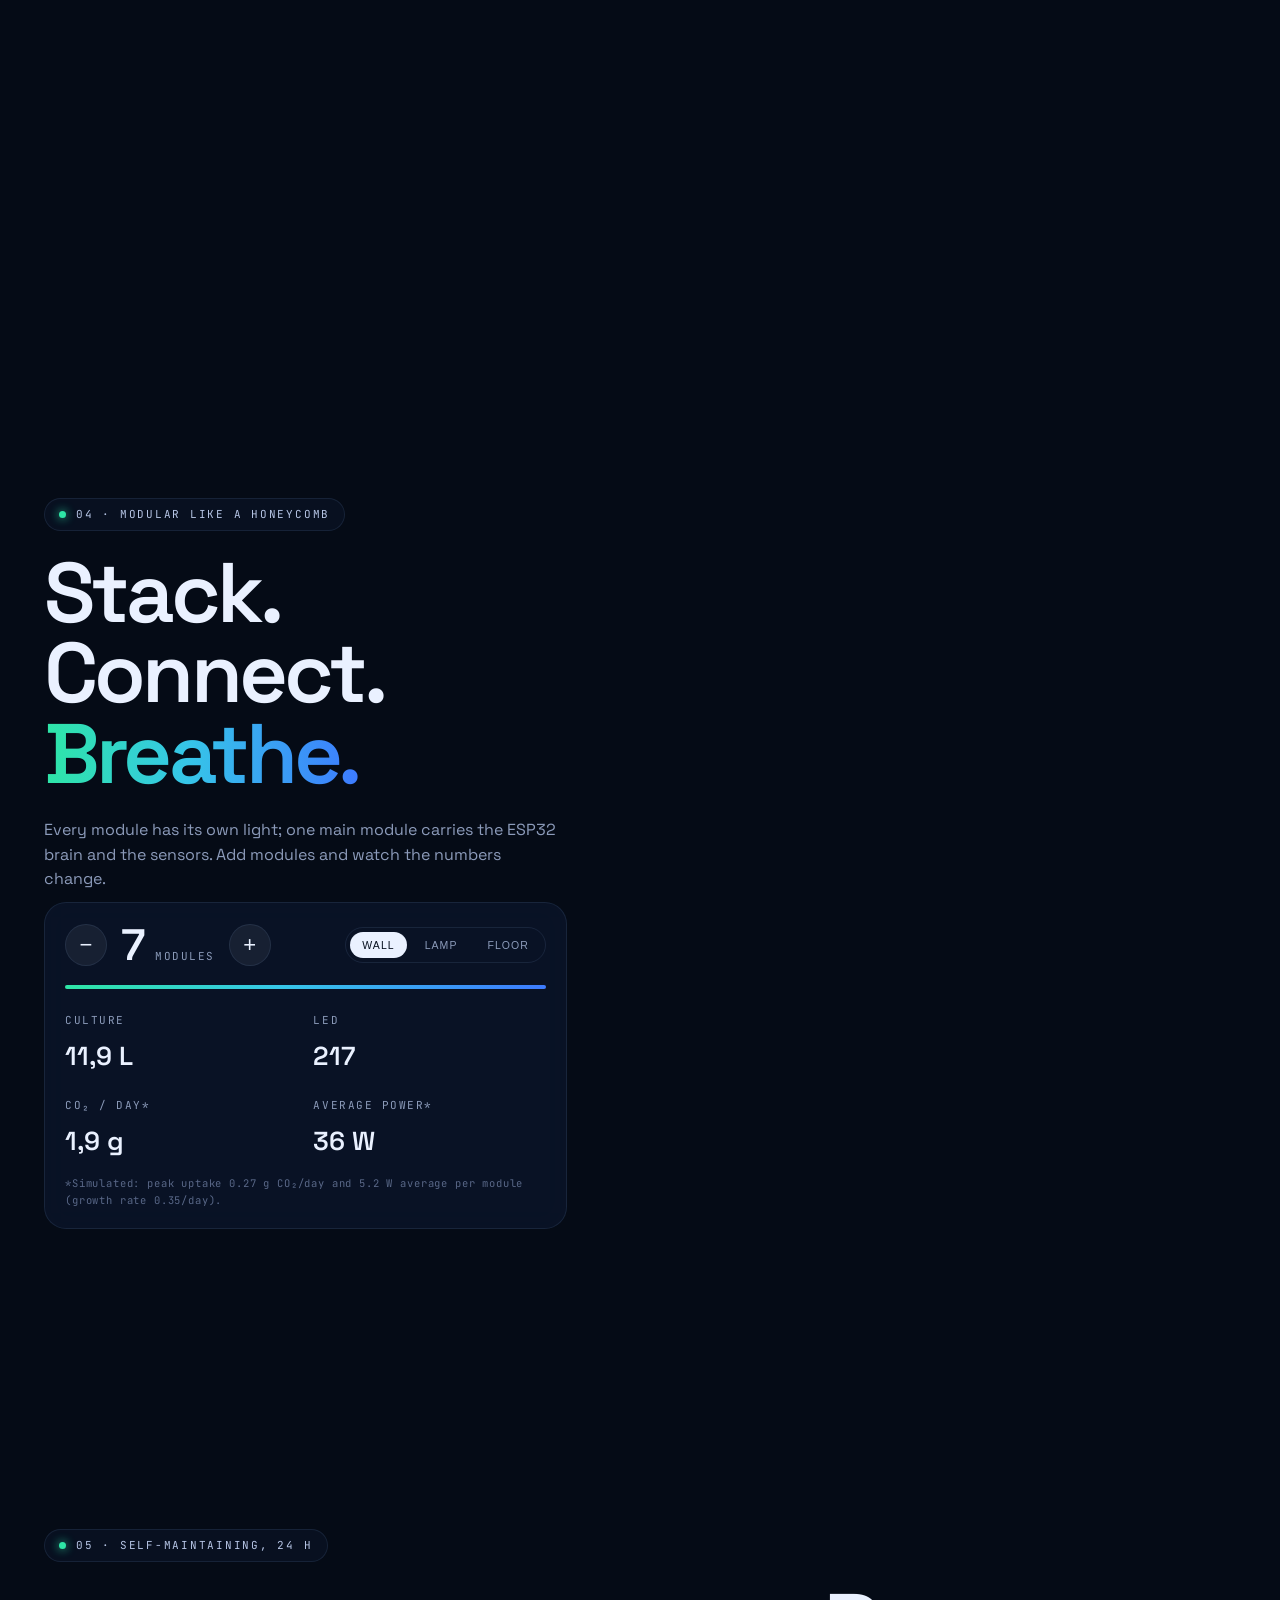
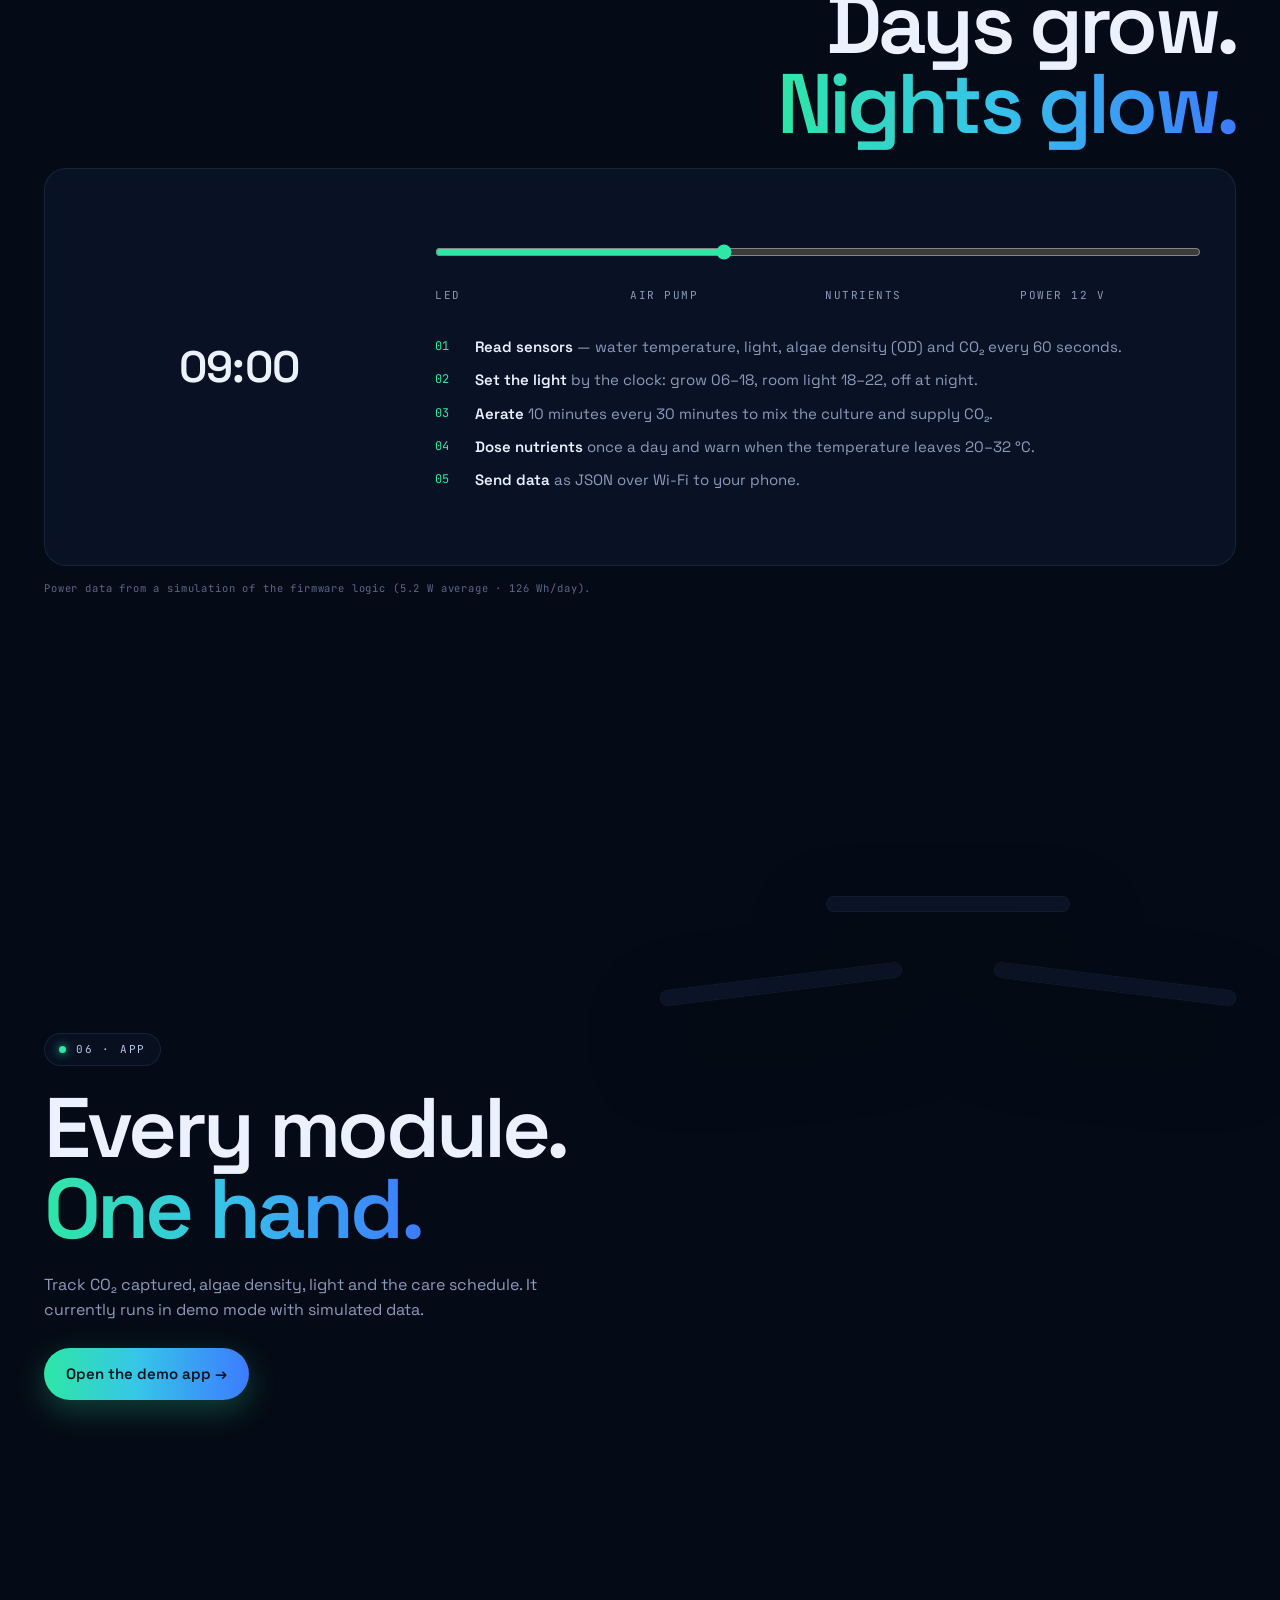
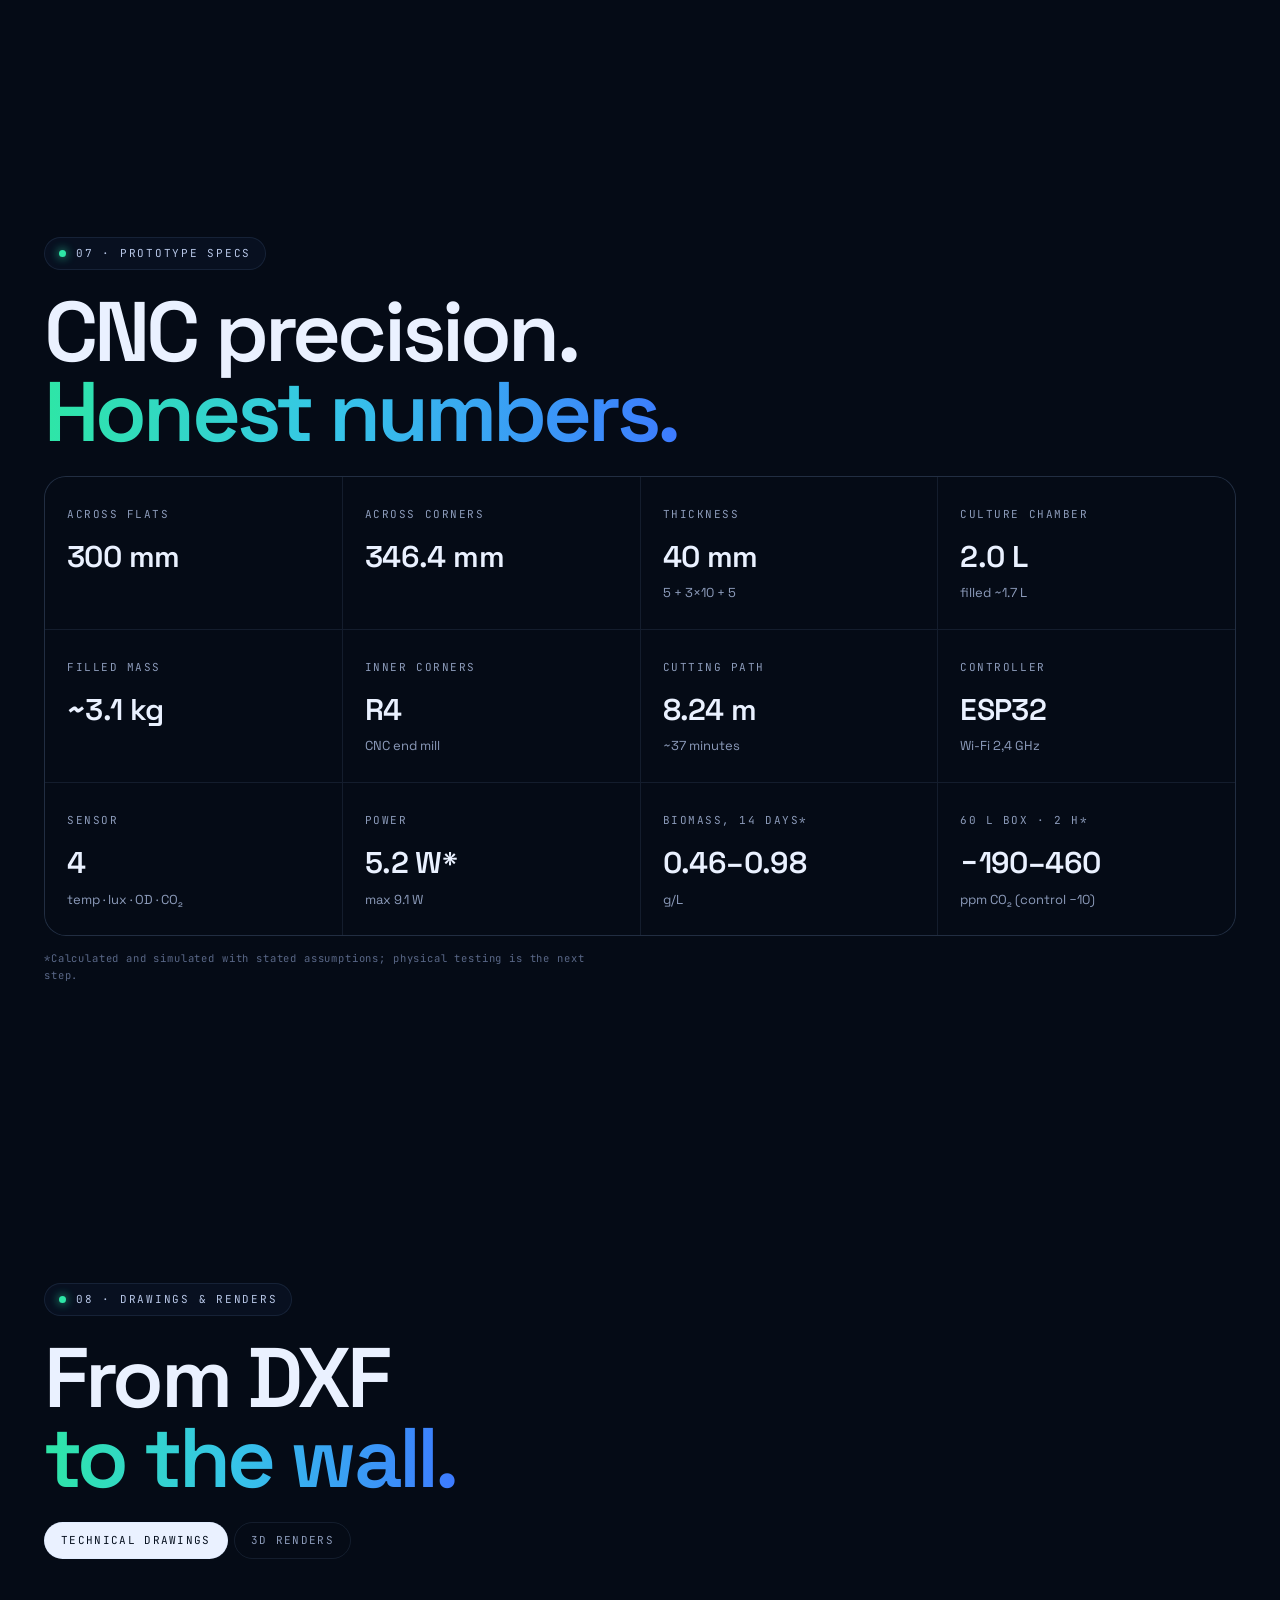
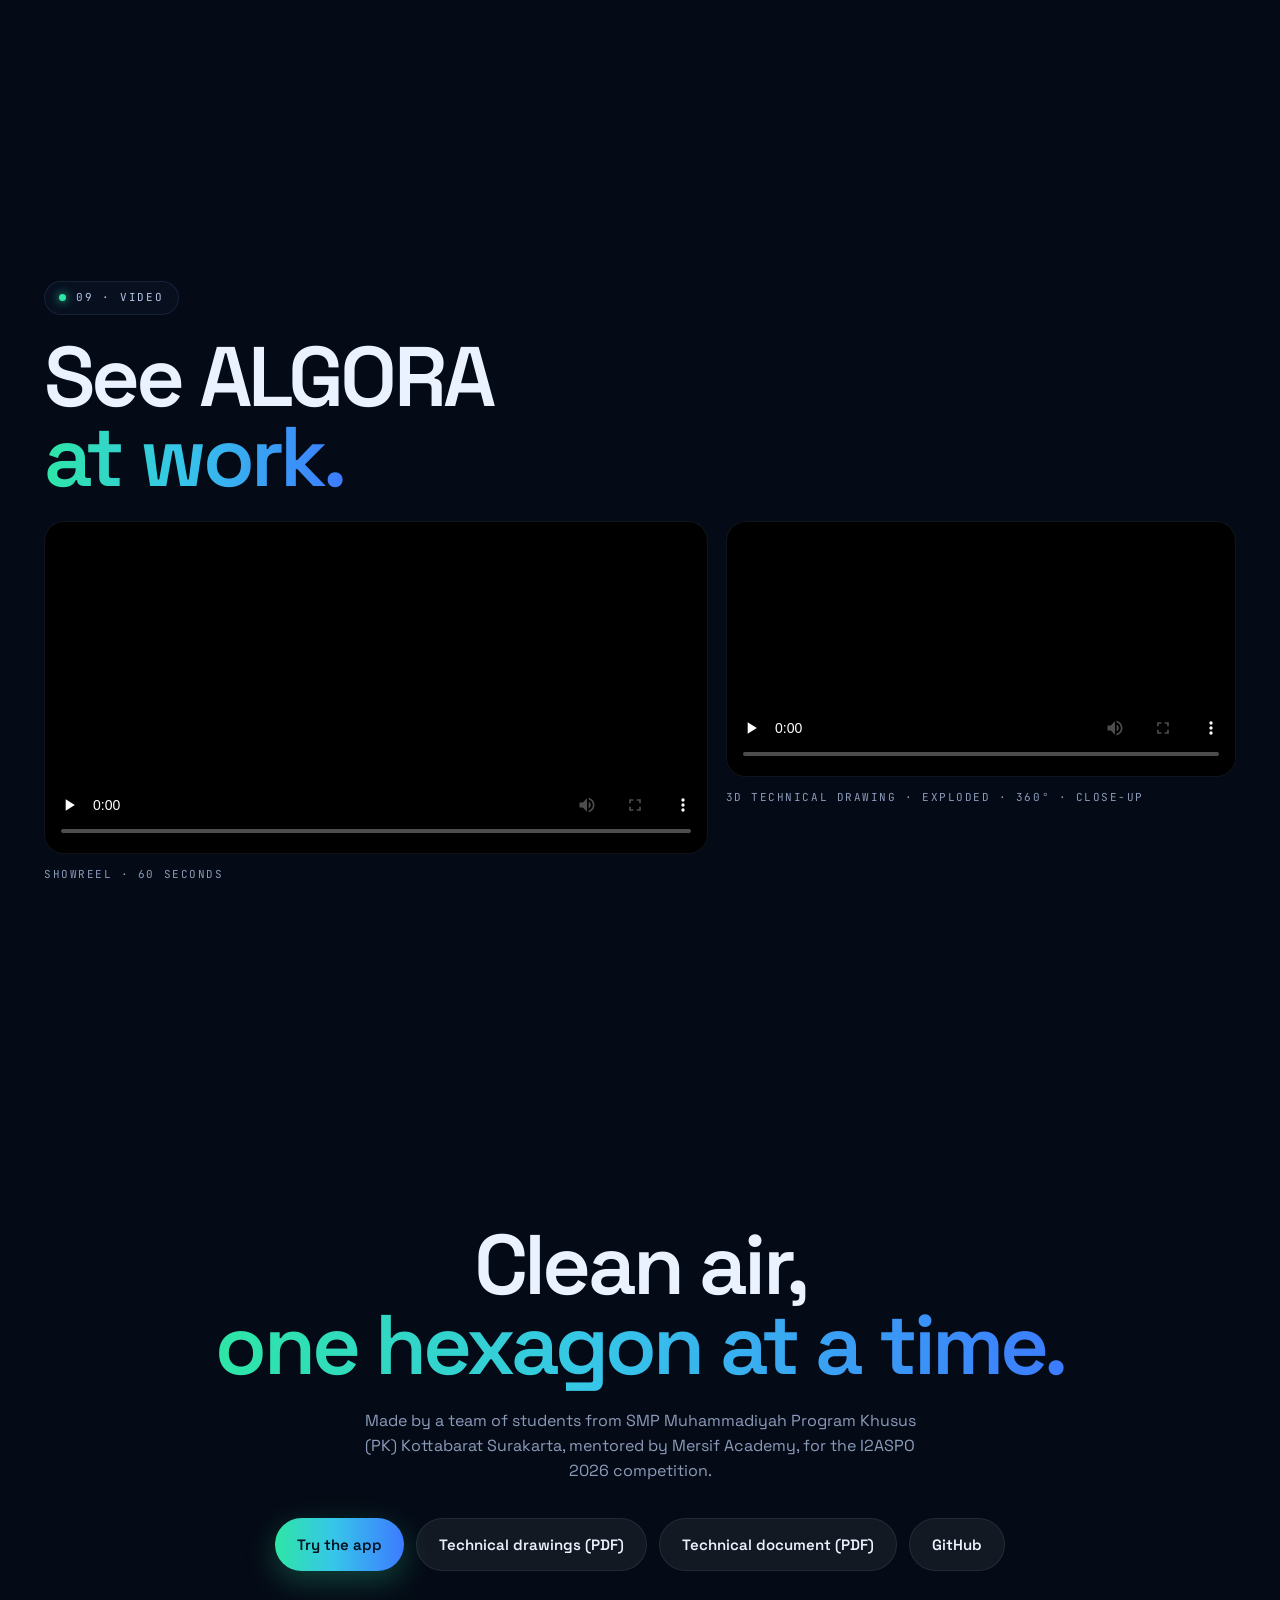
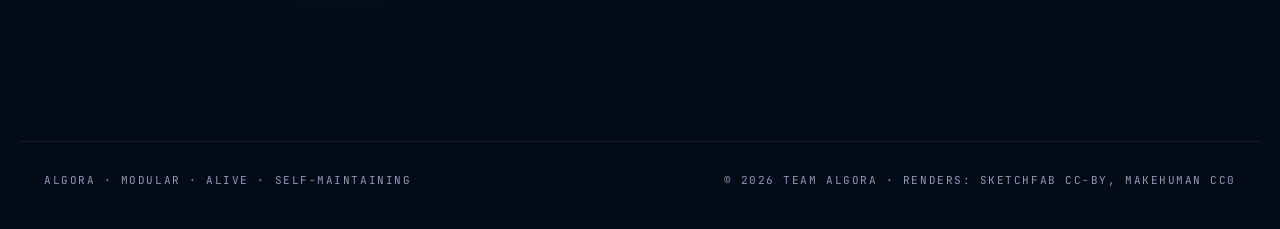
==== commit 514c7ef7: "Landing page: light/dark theme toggle and Indonesian/English language switch Co-Authored-By: Claude " ====
--- a/site_src/index.html
+++ b/site_src/index.html
@@ -1,15 +1,16 @@
 <!doctype html>
-<html lang="id">
+<html lang="id" data-theme="dark">
 <head>
 <meta charset="utf-8">
 <meta name="viewport" content="width=device-width,initial-scale=1">
 <title>ALGORA — Serap. Tumbuh. Bersinar.</title>
 <meta name="description" content="ALGORA: lampu hexagon modular berisi mikroalga yang menyerap CO₂, menghasilkan O₂, dan merawat dirinya sendiri dengan AIoT.">
-<meta property="og:title" content="ALGORA — Serap. Tumbuh. Bersinar.">
-<meta property="og:description" content="Fotobioreaktor mikroalga modular · lampu hidup · AIoT rawat-mandiri.">
+<meta property="og:title" content="ALGORA — Absorb. Grow. Glow.">
+<meta property="og:description" content="Modular microalgae photobioreactor lamp · living light · self-maintaining AIoT.">
 <meta property="og:image" content="media/og.jpg">
 <meta name="theme-color" content="#050B16">
 <link rel="icon" href="app/assets/img/module.png">
+<script>/* apply saved theme/language before paint */(function(){try{var t=localStorage.getItem("alg-theme");var l=localStorage.getItem("alg-lang")||((navigator.language||"").toLowerCase().indexOf("id")===0?"id":"en");if(t)document.documentElement.dataset.theme=t;document.documentElement.lang=l;}catch(e){}})();</script>
 <link rel="preconnect" href="https://fonts.googleapis.com"><link rel="preconnect" href="https://fonts.gstatic.com" crossorigin>
 <link href="https://fonts.googleapis.com/css2?family=Space+Grotesk:wght@400;500;600;700&family=JetBrains+Mono:wght@400;500&display=swap" rel="stylesheet">
 <link rel="stylesheet" href="site.css">
@@ -20,8 +21,15 @@
 
 <header class="nav">
   <a class="brand" href="#top"><svg viewBox="0 0 24 21"><polygon points="6,1 18,1 23,10.5 18,20 6,20 1,10.5"/></svg>ALGORA</a>
-  <nav class="links"><a href="#modul">Modul</a><a href="#builder">Susun</a><a href="#siklus">Siklus</a><a href="#aplikasi">Aplikasi</a><a href="#spesifikasi">Spesifikasi</a><a href="#galeri">Galeri</a></nav>
-  <a class="pill-btn" href="app/">Coba aplikasi</a>
+  <nav class="links"><a href="#modul" data-i18n="nav1">Modul</a><a href="#builder" data-i18n="nav2">Susun</a><a href="#siklus" data-i18n="nav3">Siklus</a><a href="#aplikasi" data-i18n="nav4">Aplikasi</a><a href="#spesifikasi" data-i18n="nav5">Spesifikasi</a><a href="#galeri" data-i18n="nav6">Galeri</a></nav>
+  <div class="tools">
+    <button class="icon-btn" id="langBtn" aria-label="Ganti bahasa / switch language"><span class="mono" id="langLbl">EN</span></button>
+    <button class="icon-btn" id="themeBtn" aria-label="Mode terang/gelap">
+      <svg class="sun" viewBox="0 0 24 24"><circle cx="12" cy="12" r="4.5"/><path d="M12 1.5v3M12 19.5v3M1.5 12h3M19.5 12h3M4.6 4.6l2.1 2.1M17.3 17.3l2.1 2.1M4.6 19.4l2.1-2.1M17.3 6.7l2.1-2.1"/></svg>
+      <svg class="moon" viewBox="0 0 24 24"><path d="M20.5 14.5A8.5 8.5 0 0 1 9.5 3.5a8.5 8.5 0 1 0 11 11z"/></svg>
+    </button>
+    <a class="pill-btn" href="app/" data-i18n="try">Coba aplikasi</a>
+  </div>
 </header>
 
 <main id="top">
@@ -29,35 +37,35 @@
 <section class="hero">
   <canvas id="hero3d"></canvas>
   <div class="hero-copy">
-    <span class="tag"><i></i>ALGORA M1 · FOTOBIOREAKTOR MIKROALGA MODULAR</span>
-    <h1><span class="w">Serap.</span><span class="w">Tumbuh.</span><span class="w grad">Bersinar.</span></h1>
-    <p>Lampu hexagon modular berisi mikroalga <i>Chlorella</i> yang menyerap CO₂, menghasilkan O₂, dan merawat dirinya sendiri dengan sensor dan ESP32.</p>
-    <div class="row"><a class="btn primary" href="#modul">Jelajahi modul ↓</a><a class="btn ghost" href="app/">Coba aplikasi demo</a></div>
+    <span class="tag"><i></i><span data-i18n="h_tag">ALGORA M1 · FOTOBIOREAKTOR MIKROALGA MODULAR</span></span>
+    <h1><span class="w" data-i18n="h1a">Serap.</span><span class="w" data-i18n="h1b">Tumbuh.</span><span class="w grad" data-i18n="h1c">Bersinar.</span></h1>
+    <p data-i18n="h_p">Lampu hexagon modular berisi mikroalga <i>Chlorella</i> yang menyerap CO₂, menghasilkan O₂, dan merawat dirinya sendiri dengan sensor dan ESP32.</p>
+    <div class="row"><a class="btn primary" href="#modul" data-i18n="h_b1">Jelajahi modul ↓</a><a class="btn ghost" href="app/" data-i18n="h_b2">Coba aplikasi demo</a></div>
   </div>
-  <div class="ticker glass"><span class="mono">CO₂ RUANGAN · SIMULASI</span><b><span id="ppm">812</span> ppm</b><svg id="spark" viewBox="0 0 120 30"><polyline/></svg></div>
-  <div class="hero-specs mono"><div><span>MODUL</span><b>300 × 40 mm</b></div><div><span>KULTUR</span><b>1,7 L Chlorella</b></div><div><span>CAHAYA</span><b>31 LED · 16 jam</b></div></div>
+  <div class="ticker glass"><span class="mono" data-i18n="tick">CO₂ RUANGAN · SIMULASI</span><b><span id="ppm">812</span> ppm</b><svg id="spark" viewBox="0 0 120 30"><polyline/></svg></div>
+  <div class="hero-specs mono"><div><span data-i18n="hs1">MODUL</span><b>300 × 40 mm</b></div><div><span data-i18n="hs2">KULTUR</span><b data-i18n="hs2v">1,7 L Chlorella</b></div><div><span data-i18n="hs3">CAHAYA</span><b data-i18n="hs3v">31 LED · 16 jam</b></div></div>
   <div class="scroll-hint mono">SCROLL</div>
 </section>
 
-<div class="strip mono" aria-hidden="true"><div class="track">
+<div class="strip mono" aria-hidden="true"><div class="track" data-i18n="strip">
   <span>MENYERAP CO₂</span><b>◆</b><span>MENGHASILKAN O₂</span><b>◆</b><span>LAMPU RUANGAN 2-IN-1</span><b>◆</b><span>RAWAT-MANDIRI · ESP32</span><b>◆</b><span>DIPOTONG CNC · 5 LAPIS AKRILIK</span><b>◆</b><span>MODULAR SEPERTI SARANG LEBAH</span><b>◆</b>
   <span>MENYERAP CO₂</span><b>◆</b><span>MENGHASILKAN O₂</span><b>◆</b><span>LAMPU RUANGAN 2-IN-1</span><b>◆</b><span>RAWAT-MANDIRI · ESP32</span><b>◆</b><span>DIPOTONG CNC · 5 LAPIS AKRILIK</span><b>◆</b><span>MODULAR SEPERTI SARANG LEBAH</span><b>◆</b>
 </div></div>
 
 <!-- 02 PROBLEM -->
 <section class="sec problem" id="masalah">
-  <span class="tag"><i></i>02 · MASALAHNYA</span>
-  <h2 class="kinetic"><span>Ruangan kita</span><span class="ind">penuh <em class="warm">CO₂.</em></span><span>Tanaman butuh</span><span class="ind">tempat & <em class="grad">waktu.</em></span></h2>
+  <span class="tag"><i></i><span data-i18n="p_tag">02 · MASALAHNYA</span></span>
+  <h2 class="kinetic"><span data-i18n="k1">Ruangan kita</span><span class="ind" data-i18n="k2">penuh <em class="warm">CO₂.</em></span><span data-i18n="k3">Tanaman butuh</span><span class="ind" data-i18n="k4">tempat & <em class="grad">waktu.</em></span></h2>
   <div class="cards3">
-    <div class="card glass up"><b class="big" data-to="420">0</b><small>ppm</small><span class="mono k">CO₂ UDARA LUAR</span><p>Titik awal. Di kelas yang penuh dan ventilasinya kurang, kadar CO₂ naik jauh di atasnya.</p></div>
-    <div class="card glass up"><b class="big" data-to="1.83" data-dec="2">0</b><small>kg CO₂</small><span class="mono k">PER 1 KG BIOMASSA ALGA</span><p>Mikroalga mengikat CO₂ lebih efisien daripada tanaman darat karena tiap selnya bersentuhan langsung dengan air.</p></div>
-    <div class="card glass up"><b class="big" data-to="30">0</b><small>mm</small><span class="mono k">JALUR CAHAYA</span><p>Fotobioreaktor biasanya besar dan ada di laboratorium. ALGORA cukup setebal 4 cm dan menempel di dinding.</p></div>
+    <div class="card glass"><b class="big" data-to="420">0</b><small>ppm</small><span class="mono k" data-i18n="c1k">CO₂ UDARA LUAR</span><p data-i18n="c1p">Titik awal. Di kelas yang penuh dan ventilasinya kurang, kadar CO₂ naik jauh di atasnya.</p></div>
+    <div class="card glass"><b class="big" data-to="1.83" data-dec="2">0</b><small>kg CO₂</small><span class="mono k" data-i18n="c2k">PER 1 KG BIOMASSA ALGA</span><p data-i18n="c2p">Mikroalga mengikat CO₂ lebih efisien daripada tanaman darat karena tiap selnya bersentuhan langsung dengan air.</p></div>
+    <div class="card glass"><b class="big" data-to="30">0</b><small>mm</small><span class="mono k" data-i18n="c3k">JALUR CAHAYA</span><p data-i18n="c3p">Fotobioreaktor biasanya besar dan ada di laboratorium. ALGORA cukup setebal 4 cm dan menempel di dinding.</p></div>
   </div>
   <div class="facts">
-    <div><span class="mono">A</span><h4>Udara pengap</h4><p>Ventilasi ruang kelas dan rumah kecil sering terbatas.</p></div>
-    <div><span class="mono">B</span><h4>Perawatan terlupa</h4><p>Tanaman indoor mudah layu tanpa jadwal siram dan cahaya.</p></div>
-    <div><span class="mono">C</span><h4>Teknologi tertutup</h4><p>Fotobioreaktor jarang hadir sebagai benda sehari-hari.</p></div>
-    <div><span class="mono">D</span><h4>Energi lampu</h4><p>Lampu menyala tiap malam — kenapa tidak sekaligus menumbuhkan alga?</p></div>
+    <div><span class="mono">A</span><h4 data-i18n="f1h">Udara pengap</h4><p data-i18n="f1p">Ventilasi ruang kelas dan rumah kecil sering terbatas.</p></div>
+    <div><span class="mono">B</span><h4 data-i18n="f2h">Perawatan terlupa</h4><p data-i18n="f2p">Tanaman indoor mudah layu tanpa jadwal siram dan cahaya.</p></div>
+    <div><span class="mono">C</span><h4 data-i18n="f3h">Teknologi tertutup</h4><p data-i18n="f3p">Fotobioreaktor jarang hadir sebagai benda sehari-hari.</p></div>
+    <div><span class="mono">D</span><h4 data-i18n="f4h">Energi lampu</h4><p data-i18n="f4p">Lampu menyala tiap malam — kenapa tidak sekaligus menumbuhkan alga?</p></div>
   </div>
 </section>
 
@@ -66,15 +74,15 @@
   <div class="pin">
     <canvas id="ex3d"></canvas>
     <div class="ex-copy">
-      <span class="tag"><i></i>03 · ALGORA M1 · EXPLODED</span>
-      <h2>Lima lapis.<br><span class="grad">Satu ekosistem.</span></h2>
-      <p>Lembar depan bening, tiga cincin rangka 10 mm, dan lembar belakang buram — direkatkan silikon menjadi ruang kultur setebal 30 mm.</p>
+      <span class="tag"><i></i><span data-i18n="e_tag">03 · ALGORA M1 · EXPLODED</span></span>
+      <h2 data-i18n="e_h">Lima lapis.<br><span class="grad">Satu ekosistem.</span></h2>
+      <p data-i18n="e_p">Lembar depan bening, tiga cincin rangka 10 mm, dan lembar belakang buram — direkatkan silikon menjadi ruang kultur setebal 30 mm.</p>
       <ol class="parts mono" id="partlist">
-        <li data-k="A">01 · LEMBAR DEPAN A · BENING 5 MM</li><li data-k="C">02 · CINCIN C1–C3 · 3 × 10 MM, R4</li>
-        <li data-k="W">03 · KULTUR CHLORELLA · ±1,7 L</li><li data-k="L">04 · STRIP LED · 31 × WS2812B</li>
-        <li data-k="B">05 · LEMBAR BELAKANG B · BURAM 5 MM</li><li data-k="G">06 · CABLE GLAND P1–P4</li>
+        <li data-k="A" data-i18n="pA">01 · LEMBAR DEPAN A · BENING 5 MM</li><li data-k="C" data-i18n="pC">02 · CINCIN C1–C3 · 3 × 10 MM, R4</li>
+        <li data-k="W" data-i18n="pW">03 · KULTUR CHLORELLA · ±1,7 L</li><li data-k="L" data-i18n="pL">04 · STRIP LED · 31 × WS2812B</li>
+        <li data-k="B" data-i18n="pB">05 · LEMBAR BELAKANG B · BURAM 5 MM</li><li data-k="G" data-i18n="pG">06 · CABLE GLAND P1–P4</li>
       </ol>
-      <div class="ex-state mono"><span id="exstate">TERAKIT · 300 × 40 MM</span></div>
+      <div class="ex-state mono"><span id="exstate"></span></div>
     </div>
     <div id="labels"></div>
   </div>
@@ -83,18 +91,18 @@
 <!-- 04 BUILDER -->
 <section class="sec builder" id="builder">
   <div class="b-copy">
-    <span class="tag"><i></i>04 · MODULAR SEPERTI SARANG LEBAH</span>
-    <h2>Susun.<br>Sambung.<br><span class="grad">Bernapas.</span></h2>
-    <p>Setiap modul punya lampu sendiri; satu modul induk membawa otak ESP32 dan sensor. Tambah modul dan lihat angkanya berubah.</p>
+    <span class="tag"><i></i><span data-i18n="b_tag">04 · MODULAR SEPERTI SARANG LEBAH</span></span>
+    <h2 data-i18n="b_h">Susun.<br>Sambung.<br><span class="grad">Bernapas.</span></h2>
+    <p data-i18n="b_p">Setiap modul punya lampu sendiri; satu modul induk membawa otak ESP32 dan sensor. Tambah modul dan lihat angkanya berubah.</p>
     <div class="panel glass">
-      <div class="ctrl"><button id="minus" aria-label="kurangi">−</button><div><b id="nmod">7</b><span class="mono">MODUL</span></div><button id="plus" aria-label="tambah">+</button>
-        <div class="seg mono" id="modes"><button class="on" data-m="wall">DINDING</button><button data-m="lamp">LAMPU</button><button data-m="floor">LANTAI</button></div></div>
+      <div class="ctrl"><button id="minus" aria-label="−">−</button><div><b id="nmod">7</b><span class="mono" data-i18n="mods">MODUL</span></div><button id="plus" aria-label="+">+</button>
+        <div class="seg mono" id="modes"><button class="on" data-m="wall" data-i18n="mw">DINDING</button><button data-m="lamp" data-i18n="ml">LAMPU</button><button data-m="floor" data-i18n="mf">LANTAI</button></div></div>
       <div class="bar"><i id="nbar"></i></div>
       <div class="read">
-        <div><span class="mono">KULTUR</span><b id="rL">11,9 L</b></div><div><span class="mono">LED</span><b id="rLED">217</b></div>
-        <div><span class="mono">CO₂ / HARI*</span><b id="rCO2">1,9 g</b></div><div><span class="mono">DAYA RATA-RATA*</span><b id="rW">33 W</b></div>
+        <div><span class="mono" data-i18n="r1">KULTUR</span><b id="rL">11,9 L</b></div><div><span class="mono">LED</span><b id="rLED">217</b></div>
+        <div><span class="mono" data-i18n="r3">CO₂ / HARI*</span><b id="rCO2">1,9 g</b></div><div><span class="mono" data-i18n="r4">DAYA RATA-RATA*</span><b id="rW">36 W</b></div>
       </div>
-      <p class="fine mono">*Simulasi: puncak serapan 0,27 g CO₂/hari dan 5,2 W rata-rata per modul (laju tumbuh 0,35/hari).</p>
+      <p class="fine mono" data-i18n="b_fine">*Simulasi: puncak serapan 0,27 g CO₂/hari dan 5,2 W rata-rata per modul (laju tumbuh 0,35/hari).</p>
     </div>
   </div>
   <canvas id="hive3d"></canvas>
@@ -102,86 +110,87 @@
 
 <!-- 05 DAY CYCLE -->
 <section class="sec cycle" id="siklus">
-  <span class="tag"><i></i>05 · RAWAT-MANDIRI 24 JAM</span>
-  <h2 class="right">Siang menumbuhkan.<br><span class="grad">Malam menerangi.</span></h2>
+  <span class="tag"><i></i><span data-i18n="y_tag">05 · RAWAT-MANDIRI 24 JAM</span></span>
+  <h2 class="right" data-i18n="y_h">Siang menumbuhkan.<br><span class="grad">Malam menerangi.</span></h2>
   <div class="cyc glass">
-    <div class="clock"><svg viewBox="0 0 200 200" id="dial"></svg><div class="ctime"><b id="ctime">09:00</b><span class="mono" id="cmode">MODE TUMBUH</span></div></div>
+    <div class="clock"><svg viewBox="0 0 200 200" id="dial"></svg><div class="ctime"><b id="ctime">09:00</b><span class="mono" id="cmode"></span></div></div>
     <div class="cinfo">
-      <input type="range" id="hour" min="0" max="1439" value="540" aria-label="jam">
+      <input type="range" id="hour" min="0" max="1439" value="540" aria-label="jam / hour">
       <div class="states">
-        <div><span class="mono">LED</span><b id="sLED">Merah + biru</b></div><div><span class="mono">POMPA UDARA</span><b id="sAir">Nyala</b></div>
-        <div><span class="mono">NUTRISI</span><b id="sDose">08.00 · 3 detik</b></div><div><span class="mono">DAYA 12 V</span><b id="sP">8,5 W</b></div>
+        <div><span class="mono">LED</span><b id="sLED"></b></div><div><span class="mono" data-i18n="s2">POMPA UDARA</span><b id="sAir"></b></div>
+        <div><span class="mono" data-i18n="s3">NUTRISI</span><b id="sDose"></b></div><div><span class="mono" data-i18n="s4">DAYA 12 V</span><b id="sP"></b></div>
       </div>
       <ol class="steps">
-        <li><b>Baca sensor</b> suhu air, cahaya, kepadatan alga (OD), dan CO₂ setiap 60 detik.</li>
-        <li><b>Atur lampu</b> sesuai jam: tumbuh 06–18, ruangan 18–22, mati di malam hari.</li>
-        <li><b>Aerasi</b> 10 menit setiap 30 menit untuk mengaduk dan memasok CO₂.</li>
-        <li><b>Beri nutrisi</b> sekali sehari dan beri peringatan bila suhu keluar 20–32 °C.</li>
-        <li><b>Kirim data</b> JSON lewat Wi-Fi ke ponsel.</li>
+        <li data-i18n="st1"><b>Baca sensor</b> suhu air, cahaya, kepadatan alga (OD), dan CO₂ setiap 60 detik.</li>
+        <li data-i18n="st2"><b>Atur lampu</b> sesuai jam: tumbuh 06–18, ruangan 18–22, mati di malam hari.</li>
+        <li data-i18n="st3"><b>Aerasi</b> 10 menit setiap 30 menit untuk mengaduk dan memasok CO₂.</li>
+        <li data-i18n="st4"><b>Beri nutrisi</b> sekali sehari dan beri peringatan bila suhu keluar 20–32 °C.</li>
+        <li data-i18n="st5"><b>Kirim data</b> JSON lewat Wi-Fi ke ponsel.</li>
       </ol>
     </div>
   </div>
-  <p class="fine mono">Data daya dari simulasi logika firmware (rata-rata 5,2 W · 126 Wh/hari).</p>
+  <p class="fine mono" data-i18n="y_fine">Data daya dari simulasi logika firmware (rata-rata 5,2 W · 126 Wh/hari).</p>
 </section>
 
 <!-- 06 APP -->
 <section class="sec app" id="aplikasi">
   <div>
-    <span class="tag"><i></i>06 · APLIKASI</span>
-    <h2>Semua modul.<br><span class="grad">Satu genggaman.</span></h2>
-    <p>Pantau CO₂ terserap, kepadatan alga, cahaya, dan jadwal perawatan. Saat ini berjalan dalam mode demo dengan data simulasi.</p>
-    <a class="btn primary" href="app/">Buka aplikasi demo →</a>
+    <span class="tag"><i></i><span data-i18n="a_tag">06 · APLIKASI</span></span>
+    <h2 data-i18n="a_h">Semua modul.<br><span class="grad">Satu genggaman.</span></h2>
+    <p data-i18n="a_p">Pantau CO₂ terserap, kepadatan alga, cahaya, dan jadwal perawatan. Saat ini berjalan dalam mode demo dengan data simulasi.</p>
+    <a class="btn primary" href="app/" data-i18n="a_b">Buka aplikasi demo →</a>
   </div>
-  <div class="phones"><img src="media/app_hive.webp" class="ph a" alt="Layar modul"><img src="media/app_home.webp" class="ph b" alt="Layar beranda"><img src="media/app_care.webp" class="ph c" alt="Layar perawatan"></div>
+  <div class="phones"><img src="media/app_hive.webp" class="ph a" alt=""><img src="media/app_home.webp" class="ph b" alt=""><img src="media/app_care.webp" class="ph c" alt=""></div>
 </section>
 
 <!-- 07 SPECS -->
 <section class="sec specs" id="spesifikasi">
-  <span class="tag"><i></i>07 · SPESIFIKASI PROTOTIPE</span>
-  <h2>Presisi CNC.<br><span class="grad">Angka yang jujur.</span></h2>
+  <span class="tag"><i></i><span data-i18n="sp_tag">07 · SPESIFIKASI PROTOTIPE</span></span>
+  <h2 data-i18n="sp_h">Presisi CNC.<br><span class="grad">Angka yang jujur.</span></h2>
   <div class="tiles">
-    <div class="tile"><span class="mono">SISI DATAR</span><b>300 mm</b></div><div class="tile"><span class="mono">SUDUT KE SUDUT</span><b>346,4 mm</b></div>
-    <div class="tile"><span class="mono">TEBAL</span><b>40 mm</b><small>5 + 3×10 + 5</small></div><div class="tile"><span class="mono">RUANG KULTUR</span><b>2,0 L</b><small>diisi ±1,7 L</small></div>
-    <div class="tile"><span class="mono">MASSA TERISI</span><b>±3,1 kg</b></div><div class="tile"><span class="mono">SUDUT DALAM</span><b>R4</b><small>pahat CNC</small></div>
-    <div class="tile"><span class="mono">JALUR POTONG</span><b>8,24 m</b><small>±37 menit</small></div><div class="tile"><span class="mono">PENGENDALI</span><b>ESP32</b><small>Wi-Fi 2,4 GHz</small></div>
-    <div class="tile"><span class="mono">SENSOR</span><b>4</b><small>suhu · lux · OD · CO₂</small></div><div class="tile"><span class="mono">DAYA</span><b>5,2 W*</b><small>maks 9,1 W</small></div>
-    <div class="tile"><span class="mono">BIOMASSA 14 HARI*</span><b>0,46–0,98</b><small>g/L</small></div><div class="tile"><span class="mono">KOTAK 60 L · 2 JAM*</span><b>−190–460</b><small>ppm CO₂ (kontrol −10)</small></div>
+    <div class="tile"><span class="mono" data-i18n="t1">SISI DATAR</span><b>300 mm</b></div><div class="tile"><span class="mono" data-i18n="t2">SUDUT KE SUDUT</span><b data-i18n="t2v">346,4 mm</b></div>
+    <div class="tile"><span class="mono" data-i18n="t3">TEBAL</span><b>40 mm</b><small>5 + 3×10 + 5</small></div><div class="tile"><span class="mono" data-i18n="t4">RUANG KULTUR</span><b data-i18n="t4v">2,0 L</b><small data-i18n="t4s">diisi ±1,7 L</small></div>
+    <div class="tile"><span class="mono" data-i18n="t5">MASSA TERISI</span><b data-i18n="t5v">±3,1 kg</b></div><div class="tile"><span class="mono" data-i18n="t6">SUDUT DALAM</span><b>R4</b><small data-i18n="t6s">pahat CNC</small></div>
+    <div class="tile"><span class="mono" data-i18n="t7">JALUR POTONG</span><b data-i18n="t7v">8,24 m</b><small data-i18n="t7s">±37 menit</small></div><div class="tile"><span class="mono" data-i18n="t8">PENGENDALI</span><b>ESP32</b><small>Wi-Fi 2,4 GHz</small></div>
+    <div class="tile"><span class="mono">SENSOR</span><b>4</b><small data-i18n="t9s">suhu · lux · OD · CO₂</small></div><div class="tile"><span class="mono" data-i18n="t10">DAYA</span><b data-i18n="t10v">5,2 W*</b><small data-i18n="t10s">maks 9,1 W</small></div>
+    <div class="tile"><span class="mono" data-i18n="t11">BIOMASSA 14 HARI*</span><b data-i18n="t11v">0,46–0,98</b><small>g/L</small></div><div class="tile"><span class="mono" data-i18n="t12">KOTAK 60 L · 2 JAM*</span><b>−190–460</b><small data-i18n="t12s">ppm CO₂ (kontrol −10)</small></div>
   </div>
-  <p class="fine mono">*Hasil perhitungan & simulasi berasumsi; uji fisik adalah tahap berikutnya.</p>
+  <p class="fine mono" data-i18n="sp_fine">*Hasil perhitungan & simulasi berasumsi; uji fisik adalah tahap berikutnya.</p>
 </section>
 
 <!-- 08 GALLERY -->
 <section class="sec gallery" id="galeri">
-  <span class="tag"><i></i>08 · GAMBAR & RENDER</span>
-  <h2>Dari DXF<br><span class="grad">sampai dinding.</span></h2>
-  <div class="tabs mono" id="gtabs"><button class="on" data-g="draw">GAMBAR TEKNIK</button><button data-g="render">RENDER 3D</button></div>
+  <span class="tag"><i></i><span data-i18n="g_tag">08 · GAMBAR & RENDER</span></span>
+  <h2 data-i18n="g_h">Dari DXF<br><span class="grad">sampai dinding.</span></h2>
+  <div class="tabs mono" id="gtabs"><button class="on" data-g="draw" data-i18n="g1">GAMBAR TEKNIK</button><button data-g="render" data-i18n="g2">RENDER 3D</button></div>
   <div class="grid" id="ggrid"></div>
 </section>
 
 <!-- 09 VIDEO -->
 <section class="sec video" id="video">
   <span class="tag"><i></i>09 · VIDEO</span>
-  <h2>Lihat ALGORA<br><span class="grad">bekerja.</span></h2>
+  <h2 data-i18n="v_h">Lihat ALGORA<br><span class="grad">bekerja.</span></h2>
   <div class="vids">
-    <figure><video controls preload="none" playsinline poster="media/showreel.jpg"><source src="media/showreel.mp4" type="video/mp4"></video><figcaption class="mono">SHOWREEL · 60 DETIK</figcaption></figure>
-    <figure><video controls preload="none" playsinline poster="media/tech.jpg"><source src="media/tech.mp4" type="video/mp4"></video><figcaption class="mono">GAMBAR TEKNIK 3D · EXPLODED · 360° · CLOSE-UP</figcaption></figure>
+    <figure><video controls preload="none" playsinline poster="media/showreel.jpg"><source src="media/showreel.mp4" type="video/mp4"></video><figcaption class="mono" data-i18n="v1">SHOWREEL · 60 DETIK</figcaption></figure>
+    <figure><video controls preload="none" playsinline poster="media/tech.jpg"><source src="media/tech.mp4" type="video/mp4"></video><figcaption class="mono" data-i18n="v2">GAMBAR TEKNIK 3D · EXPLODED · 360° · CLOSE-UP</figcaption></figure>
   </div>
 </section>
 
 <!-- 10 CTA -->
 <section class="cta-end" id="unduh">
-  <h2>Udara bersih,<br><span class="grad">satu hexagon sekali.</span></h2>
-  <p>Dibuat oleh tim siswa SMP Muhammadiyah Program Khusus (PK) Kottabarat Surakarta, didampingi Mersif Academy, untuk kompetisi I2ASPO 2026.</p>
-  <div class="row center"><a class="btn primary" href="app/">Coba aplikasi</a><a class="btn ghost" href="downloads/Algora_Gambar_Teknik.pdf">Gambar teknik (PDF)</a><a class="btn ghost" href="downloads/Algora_Dokumen_Teknis.pdf">Dokumen teknis (PDF)</a><a class="btn ghost" href="https://github.com/Mostoples/algora">GitHub</a></div>
+  <h2 data-i18n="z_h">Udara bersih,<br><span class="grad">satu hexagon sekali.</span></h2>
+  <p data-i18n="z_p">Dibuat oleh tim siswa SMP Muhammadiyah Program Khusus (PK) Kottabarat Surakarta, didampingi Mersif Academy, untuk kompetisi I2ASPO 2026.</p>
+  <div class="row center"><a class="btn primary" href="app/" data-i18n="try">Coba aplikasi</a><a class="btn ghost" href="downloads/Algora_Gambar_Teknik.pdf" data-i18n="z_d1">Gambar teknik (PDF)</a><a class="btn ghost" href="downloads/Algora_Dokumen_Teknis.pdf" data-i18n="z_d2">Dokumen teknis (PDF)</a><a class="btn ghost" href="https://github.com/Mostoples/algora">GitHub</a></div>
 </section>
 </main>
 
-<footer class="foot mono"><span>ALGORA · MODULAR · HIDUP · RAWAT-MANDIRI</span><span>© 2026 TIM ALGORA · RENDER: SKETCHFAB CC-BY, MAKEHUMAN CC0</span></footer>
+<footer class="foot mono"><span data-i18n="ft1">ALGORA · MODULAR · HIDUP · RAWAT-MANDIRI</span><span data-i18n="ft2">© 2026 TIM ALGORA · RENDER: SKETCHFAB CC-BY, MAKEHUMAN CC0</span></footer>
 <div id="lightbox"><img alt=""><span class="mono"></span></div>
 
 <script src="https://cdn.jsdelivr.net/npm/gsap@3.12.5/dist/gsap.min.js"></script>
 <script src="https://cdn.jsdelivr.net/npm/gsap@3.12.5/dist/ScrollTrigger.min.js"></script>
 <script src="https://cdn.jsdelivr.net/npm/lenis@1.1.13/dist/lenis.min.js"></script>
+<script src="i18n.js"></script>
 <script src="app.js"></script>
 <script type="module" src="scene.js"></script>
 </body>
--- a/site_src/site.css
+++ b/site_src/site.css
@@ -1,172 +1,192 @@
-:root{
-  --bg:#050B16;--bg2:#08132A;--line:rgba(160,190,255,.10);--glass:rgba(14,26,52,.55);
-  --tx:#EAF1FF;--mut:#8C9BBA;--dim:#5A6888;
-  --alg:#2EE6A6;--blue:#3D7BFF;--warm:#F5B43D;
-  --grad:linear-gradient(90deg,#2EE6A6 0%,#36C6E8 45%,#3D7BFF 100%);
-  --disp:"Space Grotesk",system-ui,sans-serif;--mono:"JetBrains Mono",ui-monospace,monospace;
-  --ease:cubic-bezier(.22,1,.36,1);--w:1240px;
-}
-*{box-sizing:border-box;margin:0;padding:0}
-html,body{overflow-x:clip}
-body{background:var(--bg);color:var(--tx);font-family:var(--disp);font-size:16px;line-height:1.55;-webkit-font-smoothing:antialiased}
-body::before{content:"";position:fixed;inset:0;z-index:-1;background:
-  radial-gradient(900px 600px at 85% -10%,rgba(61,123,255,.16),transparent 60%),
-  radial-gradient(700px 500px at -10% 40%,rgba(46,230,166,.08),transparent 60%),var(--bg)}
-img,video,canvas{display:block;max-width:100%}
-a{color:inherit;text-decoration:none}
-.mono{font-family:var(--mono);font-size:11px;letter-spacing:.14em;text-transform:uppercase;color:var(--mut)}
-.grad{background:var(--grad);-webkit-background-clip:text;background-clip:text;color:transparent}
-.warm{color:var(--warm);font-style:normal}
-em{font-style:normal}
-h1,h2{font-weight:600;letter-spacing:-.045em;line-height:.95}
-h1{font-size:clamp(64px,11vw,168px)}
-h2{font-size:clamp(44px,6.6vw,104px);margin:22px 0 24px}
-p{color:var(--mut);max-width:560px}
-.tag{display:inline-flex;align-items:center;gap:10px;font-family:var(--mono);font-size:11px;letter-spacing:.16em;color:#B7C6E6;padding:7px 14px;border:1px solid var(--line);border-radius:999px;background:rgba(10,20,40,.6)}
-.tag i{width:7px;height:7px;border-radius:50%;background:var(--alg);box-shadow:0 0 10px var(--alg)}
-.glass{background:var(--glass);border:1px solid var(--line);backdrop-filter:blur(14px);-webkit-backdrop-filter:blur(14px);border-radius:22px}
-.btn{display:inline-flex;align-items:center;gap:8px;font-weight:600;font-size:15px;padding:14px 22px;border-radius:999px;transition:transform .3s var(--ease),box-shadow .3s}
-.btn:hover{transform:translateY(-2px)}
-.btn.primary{background:var(--grad);color:#04121F;box-shadow:0 10px 30px rgba(46,230,166,.25)}
-.btn.ghost{border:1px solid var(--line);background:rgba(255,255,255,.03);color:var(--tx)}
-.row{display:flex;gap:12px;flex-wrap:wrap}.row.center{justify-content:center}
-.fine{font-size:10.5px;margin-top:14px;color:var(--dim);letter-spacing:.08em;text-transform:none}
-
-/* loader */
-#loader{position:fixed;inset:0;z-index:100;background:var(--bg);display:grid;place-items:center;gap:14px;transition:opacity .8s var(--ease)}
-#loader svg{width:84px;fill:none;stroke:var(--alg);stroke-width:2.4;stroke-dasharray:340;stroke-dashoffset:340;animation:draw 1.4s var(--ease) forwards;filter:drop-shadow(0 0 8px var(--alg))}
-#loader span{font-family:var(--mono);font-size:12px;color:var(--mut);letter-spacing:.2em}
-#loader.done{opacity:0;pointer-events:none}
-@keyframes draw{to{stroke-dashoffset:0}}
-
-/* nav */
-.nav{position:fixed;top:16px;left:50%;transform:translateX(-50%);z-index:50;width:min(var(--w),calc(100% - 28px));display:flex;align-items:center;justify-content:space-between;padding:8px 8px 8px 18px}
-.brand{display:flex;gap:10px;align-items:center;font-weight:700;letter-spacing:.06em}
-.brand svg{width:22px;fill:none;stroke:var(--alg);stroke-width:2}
-.links{display:flex;gap:4px;padding:5px;border:1px solid var(--line);border-radius:999px;background:rgba(8,16,32,.7);backdrop-filter:blur(12px)}
-.links a{font-size:13px;color:#B7C6E6;padding:7px 14px;border-radius:999px}
-.links a:hover{background:rgba(255,255,255,.06);color:#fff}
-.pill-btn{font-size:13px;font-weight:600;padding:9px 16px;border-radius:999px;background:#EAF1FF;color:#06101F}
-
-/* hero */
-.hero{position:relative;height:100vh;min-height:720px;overflow:hidden}
-#hero3d{position:absolute;inset:0;width:100%;height:100%}
-.hero-copy{position:absolute;left:max(24px,calc((100vw - var(--w))/2));top:50%;transform:translateY(-46%);max-width:640px;z-index:2}
-.hero-copy h1{margin:24px 0 26px;display:flex;flex-direction:column}
-.hero-copy h1 .w{display:block;overflow:hidden}
-.hero-copy p{font-size:17px;margin-bottom:28px;color:#A9B8D6}
-.ticker{position:absolute;right:max(24px,calc((100vw - var(--w))/2));top:96px;padding:12px 16px;z-index:2;display:grid;gap:2px;min-width:210px}
-.ticker b{font-size:20px;color:var(--warm);font-weight:600}
-.ticker svg{width:120px;height:30px}.ticker polyline{fill:none;stroke:var(--warm);stroke-width:1.5}
-.hero-specs{position:absolute;right:max(24px,calc((100vw - var(--w))/2));bottom:70px;z-index:2;display:grid;gap:14px;text-align:right}
-.hero-specs span{display:block;font-size:10px;color:var(--dim)}.hero-specs b{font-family:var(--disp);font-size:18px;color:var(--tx);letter-spacing:0;text-transform:none;font-weight:600}
-.scroll-hint{position:absolute;left:50%;bottom:22px;transform:translateX(-50%);z-index:2;animation:hint 2s ease-in-out infinite}
-@keyframes hint{50%{transform:translate(-50%,6px);opacity:.5}}
-
-.strip{border-block:1px solid var(--line);overflow:hidden;padding:16px 0;background:rgba(8,16,32,.6)}
-.track{display:flex;gap:28px;width:max-content;animation:mar 40s linear infinite}
-.track span{color:#B7C6E6}.track b{color:var(--alg);font-weight:400}
-@keyframes mar{to{transform:translateX(-50%)}}
-
-/* sections */
-.sec{max-width:var(--w);margin:auto;padding:150px 24px;position:relative}
-.kinetic{font-size:clamp(52px,9vw,148px);display:flex;flex-direction:column;color:#1E2B48}
-.kinetic span{display:block}.kinetic .ind{padding-left:9vw}
-.kinetic span.lit{color:var(--tx)}
-.cards3{display:grid;grid-template-columns:repeat(3,1fr);gap:18px;margin-top:70px}
-.card{padding:30px}.card .big{font-size:64px;font-weight:600;letter-spacing:-.04em}.card small{font-size:14px;color:var(--alg);margin-left:6px}
-.card .k{display:block;color:var(--warm);margin:10px 0 10px}
-.facts{display:grid;grid-template-columns:repeat(4,1fr);margin-top:50px;border-top:1px solid var(--line)}
-.facts>div{padding:24px 20px 0 0;border-right:1px solid var(--line);margin-right:20px}
-.facts>div:last-child{border:0}
-.facts h4{font-size:17px;margin:6px 0}.facts p{font-size:14px}
-
-/* exploded */
-.explode{height:320vh;position:relative}
-.pin{position:sticky;top:0;height:100vh;overflow:hidden}
-#ex3d{position:absolute;inset:0;width:100%;height:100%}
-.ex-copy{position:absolute;left:max(24px,calc((100vw - var(--w))/2));top:50%;transform:translateY(-50%);max-width:420px;z-index:2}
-.parts{list-style:none;margin-top:26px;display:grid;gap:10px}
-.parts li{color:var(--dim);transition:color .4s;padding-left:14px;border-left:2px solid transparent}
-.parts li.on{color:var(--tx);border-color:var(--alg)}
-.ex-state{margin-top:26px;padding-top:14px;border-top:1px solid var(--line)}
-#labels{position:absolute;inset:0;pointer-events:none;z-index:3}
-.lbl{position:absolute;font-family:var(--mono);font-size:10.5px;letter-spacing:.12em;color:#B9C8E8;white-space:nowrap;transform:translateY(-50%);opacity:0;transition:opacity .4s,color .3s}
-#labels .lines{position:absolute;inset:0;width:100%;height:100%;overflow:visible}
-.lbl.on{opacity:1}
-
-/* builder */
-.builder{display:grid;grid-template-columns:.9fr 1.1fr;gap:30px;align-items:center}
-#hive3d{width:100%;aspect-ratio:1/1;-webkit-mask-image:radial-gradient(closest-side,#000 72%,transparent);mask-image:radial-gradient(closest-side,#000 72%,transparent)}
-.panel{padding:20px;margin-top:10px}
-.ctrl{display:flex;align-items:center;gap:14px;flex-wrap:wrap}
-.ctrl button{width:42px;height:42px;border-radius:50%;border:1px solid var(--line);background:rgba(255,255,255,.04);color:var(--tx);font-size:22px;cursor:pointer}
-.ctrl b{font-size:44px;font-weight:600;line-height:1;margin-right:4px}
-.ctrl>div{display:flex;align-items:baseline;gap:6px}
-.seg{margin-left:auto;display:flex;gap:4px;border:1px solid var(--line);border-radius:999px;padding:4px}
-.seg button{width:auto;height:auto;border:0;padding:7px 12px;border-radius:999px;font-size:10.5px;color:var(--mut);background:none;letter-spacing:.1em}
-.seg button.on{background:#EAF1FF;color:#06101F}
-.bar{height:4px;background:rgba(255,255,255,.06);border-radius:4px;margin:18px 0}.bar i{display:block;height:100%;background:var(--grad);border-radius:4px;transition:width .5s var(--ease)}
-.read{display:grid;grid-template-columns:1fr 1fr;gap:16px}
-.read b{display:block;font-size:26px;font-weight:600;margin-top:4px}
-
-/* cycle */
-.cycle h2.right{text-align:right}
-.cyc{display:grid;grid-template-columns:320px 1fr;gap:36px;padding:34px;align-items:center}
-.clock{position:relative}.clock svg{width:100%}
-.ctime{position:absolute;inset:0;display:grid;place-content:center;text-align:center}.ctime b{font-size:44px;font-weight:600;letter-spacing:-.02em}
-input[type=range]{width:100%;accent-color:var(--alg);margin-bottom:22px}
-.states{display:grid;grid-template-columns:repeat(4,1fr);gap:14px;margin-bottom:24px}
-.states b{display:block;font-size:19px;font-weight:600;margin-top:4px}
-.steps{list-style:none;counter-reset:s;display:grid;gap:10px}
-.steps li{counter-increment:s;color:var(--mut);font-size:15px;padding-left:40px;position:relative}
-.steps li::before{content:"0" counter(s);position:absolute;left:0;font-family:var(--mono);font-size:12px;color:var(--alg);top:2px}
-.steps b{color:var(--tx);font-weight:600}
-
-/* app */
-.app{display:grid;grid-template-columns:1fr 1fr;gap:40px;align-items:center}
-.app p{margin-bottom:26px}
-.phones{position:relative;height:640px}
-.ph{position:absolute;width:42%;border-radius:30px;border:7px solid #0B1426;box-shadow:0 40px 80px rgba(0,0,0,.5),0 0 0 1px var(--line)}
-.ph.a{left:0;top:80px;transform:rotate(-7deg)}.ph.b{left:29%;top:0;z-index:2}.ph.c{right:0;top:80px;transform:rotate(7deg)}
-
-/* specs */
-.tiles{display:grid;grid-template-columns:repeat(4,1fr);gap:1px;background:var(--line);border:1px solid var(--line);border-radius:22px;overflow:hidden}
-.tile{background:var(--bg);padding:24px 22px}
-.tile b{display:block;font-size:30px;font-weight:600;letter-spacing:-.02em;margin-top:8px}.tile small{color:var(--mut);font-size:13px}
-
-/* gallery */
-.tabs{display:flex;gap:6px;margin-bottom:22px}
-.tabs button{border:1px solid var(--line);background:none;color:var(--mut);padding:9px 16px;border-radius:999px;font:inherit;cursor:pointer;letter-spacing:.12em}
-.tabs button.on{background:#EAF1FF;color:#06101F}
-.grid{display:grid;grid-template-columns:repeat(3,1fr);gap:14px}
-.grid figure{border-radius:18px;overflow:hidden;border:1px solid var(--line);cursor:zoom-in;background:#0B1426}
-.grid img{width:100%;aspect-ratio:4/3;object-fit:cover;transition:transform .8s var(--ease)}
-.grid figure.light img{object-fit:contain;background:#fff}
-.grid figure:hover img{transform:scale(1.05)}
-.grid figcaption{padding:12px 14px}
-#lightbox{position:fixed;inset:0;z-index:90;background:rgba(3,7,15,.92);display:none;place-items:center;padding:30px;cursor:zoom-out}
-#lightbox.on{display:grid}#lightbox img{max-height:84vh;border-radius:14px;background:#fff}#lightbox span{margin-top:12px}
-
-/* video */
-.vids{display:grid;grid-template-columns:1.3fr 1fr;gap:18px;align-items:start}
-.vids video{width:100%;border-radius:20px;border:1px solid var(--line);background:#000}
-.vids figcaption{margin-top:12px}
-
-.cta-end{text-align:center;padding:170px 24px;position:relative}
-.cta-end p{margin:0 auto 34px}
-.foot{display:flex;justify-content:space-between;flex-wrap:wrap;gap:10px;max-width:var(--w);margin:auto;padding:30px 24px 40px;border-top:1px solid var(--line)}
-
-.up{opacity:0;transform:translateY(30px)}
-
-@media (max-width:980px){
-  .links{display:none}
-  .hero-copy{top:auto;bottom:120px;transform:none;right:24px}
-  .hero-specs{display:none}.ticker{top:80px;left:24px;right:auto}
-  .cards3,.facts,.builder,.app,.vids,.cyc{grid-template-columns:1fr}
-  .facts>div{border-right:0;border-bottom:1px solid var(--line);padding-bottom:18px;margin-right:0}
-  .ex-copy{top:auto;bottom:40px;transform:none;right:24px;max-width:none}.ex-copy p{display:none}
-  .tiles{grid-template-columns:repeat(2,1fr)}.grid{grid-template-columns:1fr 1fr}.states{grid-template-columns:1fr 1fr}
-  .phones{height:470px}.kinetic .ind{padding-left:0}.cycle h2.right{text-align:left}
-}
-@media (max-width:560px){.sec{padding:100px 18px}.grid{grid-template-columns:1fr}.seg{margin-left:0}#labels{display:none}.parts{gap:6px;margin-top:14px}.parts li{font-size:10px}.ex-copy h2{font-size:42px;margin:12px 0}}
+:root,[data-theme=dark]{
+  --bg:#050B16;--line:rgba(160,190,255,.10);--glass:rgba(14,26,52,.55);--card:#0B1426;
+  --tx:#EAF1FF;--mut:#8C9BBA;--dim:#5A6888;--soft:#A9B8D6;--chip:rgba(10,20,40,.6);--chiptx:#B7C6E6;
+  --ghost:#1E2B48;--navbg:rgba(8,16,32,.7);--inv:#EAF1FF;--invtx:#06101F;--hover:rgba(255,255,255,.06);
+  --alg:#2EE6A6;--blue:#3D7BFF;--warm:#F5B43D;
+  --grad:linear-gradient(90deg,#2EE6A6 0%,#36C6E8 45%,#3D7BFF 100%);
+  --wash:radial-gradient(900px 600px at 85% -10%,rgba(61,123,255,.16),transparent 60%),radial-gradient(700px 500px at -10% 40%,rgba(46,230,166,.08),transparent 60%);
+  --shadow:0 40px 80px rgba(0,0,0,.5);
+}
+[data-theme=light]{
+  --bg:#EEF3FA;--line:rgba(22,35,63,.10);--glass:rgba(255,255,255,.72);--card:#FFFFFF;
+  --tx:#0E1A33;--mut:#4D5D7E;--dim:#7F8DAA;--soft:#3F4F70;--chip:rgba(255,255,255,.85);--chiptx:#2A3A5C;
+  --ghost:#C9D3E4;--navbg:rgba(255,255,255,.78);--inv:#0E1A33;--invtx:#FFFFFF;--hover:rgba(14,26,51,.06);
+  --alg:#0FB57E;--blue:#2F6BFF;--warm:#D98A10;
+  --grad:linear-gradient(90deg,#0BA673 0%,#1C9FC4 45%,#2F6BFF 100%);
+  --wash:radial-gradient(900px 600px at 85% -10%,rgba(47,107,255,.14),transparent 60%),radial-gradient(700px 500px at -10% 40%,rgba(15,181,126,.10),transparent 60%);
+  --shadow:0 30px 60px rgba(22,35,63,.18);
+}
+:root{--disp:"Space Grotesk",system-ui,sans-serif;--mono:"JetBrains Mono",ui-monospace,monospace;--ease:cubic-bezier(.22,1,.36,1);--w:1240px}
+*{box-sizing:border-box;margin:0;padding:0}
+html,body{overflow-x:clip}
+body{background:var(--bg);color:var(--tx);font-family:var(--disp);font-size:16px;line-height:1.55;-webkit-font-smoothing:antialiased;transition:background .5s,color .5s}
+body::before{content:"";position:fixed;inset:0;z-index:-1;background:var(--wash),var(--bg)}
+img,video,canvas{display:block;max-width:100%}
+a{color:inherit;text-decoration:none}
+.mono{font-family:var(--mono);font-size:11px;letter-spacing:.14em;text-transform:uppercase;color:var(--mut)}
+.grad{background:var(--grad);-webkit-background-clip:text;background-clip:text;color:transparent}
+.warm{color:var(--warm);font-style:normal}
+em{font-style:normal}
+h1,h2{font-weight:600;letter-spacing:-.045em;line-height:.95}
+h1{font-size:clamp(64px,11vw,168px)}
+h2{font-size:clamp(44px,6.6vw,104px);margin:22px 0 24px}
+p{color:var(--mut);max-width:560px}
+.tag{display:inline-flex;align-items:center;gap:10px;font-family:var(--mono);font-size:11px;letter-spacing:.16em;color:var(--chiptx);padding:7px 14px;border:1px solid var(--line);border-radius:999px;background:var(--chip)}
+.tag>i{width:7px;height:7px;border-radius:50%;background:var(--alg);box-shadow:0 0 10px var(--alg)}
+.glass{background:var(--glass);border:1px solid var(--line);backdrop-filter:blur(14px);-webkit-backdrop-filter:blur(14px);border-radius:22px}
+.btn{display:inline-flex;align-items:center;gap:8px;font-weight:600;font-size:15px;padding:14px 22px;border-radius:999px;transition:transform .3s var(--ease),box-shadow .3s}
+.btn:hover{transform:translateY(-2px)}
+.btn.primary{background:var(--grad);color:#04121F;box-shadow:0 10px 30px rgba(46,230,166,.25)}
+[data-theme=light] .btn.primary{color:#fff}
+.btn.ghost{border:1px solid var(--line);background:var(--hover);color:var(--tx)}
+.row{display:flex;gap:12px;flex-wrap:wrap}.row.center{justify-content:center}
+.fine{font-size:10.5px;margin-top:14px;color:var(--dim);letter-spacing:.08em;text-transform:none}
+
+/* loader */
+#loader{position:fixed;inset:0;z-index:100;background:var(--bg);display:grid;place-items:center;gap:14px;transition:opacity .8s var(--ease)}
+#loader svg{width:84px;fill:none;stroke:var(--alg);stroke-width:2.4;stroke-dasharray:340;stroke-dashoffset:340;animation:draw 1.4s var(--ease) forwards;filter:drop-shadow(0 0 8px var(--alg))}
+#loader span{font-family:var(--mono);font-size:12px;color:var(--mut);letter-spacing:.2em}
+#loader.done{opacity:0;pointer-events:none}
+@keyframes draw{to{stroke-dashoffset:0}}
+
+/* nav */
+.nav{position:fixed;top:16px;left:50%;transform:translateX(-50%);z-index:50;width:min(var(--w),calc(100% - 28px));display:flex;align-items:center;justify-content:space-between;gap:10px;padding:8px 8px 8px 18px}
+.brand{display:flex;gap:10px;align-items:center;font-weight:700;letter-spacing:.06em}
+.brand svg{width:22px;fill:none;stroke:var(--alg);stroke-width:2}
+.links{display:flex;gap:4px;padding:5px;border:1px solid var(--line);border-radius:999px;background:var(--navbg);backdrop-filter:blur(12px)}
+.links a{font-size:13px;color:var(--chiptx);padding:7px 14px;border-radius:999px}
+.links a:hover{background:var(--hover);color:var(--tx)}
+.tools{display:flex;gap:6px;align-items:center}
+.icon-btn{width:38px;height:38px;border-radius:50%;border:1px solid var(--line);background:var(--navbg);backdrop-filter:blur(12px);color:var(--tx);cursor:pointer;display:grid;place-items:center}
+.icon-btn .mono{color:var(--tx);font-size:11px;letter-spacing:.06em}
+.icon-btn svg{width:17px;height:17px;fill:none;stroke:currentColor;stroke-width:1.8;stroke-linecap:round}
+.icon-btn .moon{display:none}[data-theme=light] .icon-btn .sun{display:none}[data-theme=light] .icon-btn .moon{display:block}
+.pill-btn{font-size:13px;font-weight:600;padding:9px 16px;border-radius:999px;background:var(--inv);color:var(--invtx)}
+
+/* hero */
+.hero{position:relative;height:100vh;min-height:720px;overflow:hidden}
+#hero3d{position:absolute;inset:0;width:100%;height:100%}
+.hero-copy{position:absolute;left:max(24px,calc((100vw - var(--w))/2));top:50%;transform:translateY(-46%);max-width:640px;z-index:2}
+.hero-copy h1{margin:24px 0 26px;display:flex;flex-direction:column}
+.hero-copy h1 .w{display:block;overflow:hidden}
+.hero-copy p{font-size:17px;margin-bottom:28px;color:var(--soft)}
+.ticker{position:absolute;right:max(24px,calc((100vw - var(--w))/2));top:96px;padding:12px 16px;z-index:2;display:grid;gap:2px;min-width:210px}
+.ticker b{font-size:20px;color:var(--warm);font-weight:600}
+.ticker svg{width:120px;height:30px}.ticker polyline{fill:none;stroke:var(--warm);stroke-width:1.5}
+.hero-specs{position:absolute;right:max(24px,calc((100vw - var(--w))/2));bottom:70px;z-index:2;display:grid;gap:14px;text-align:right}
+.hero-specs span{display:block;font-size:10px;color:var(--dim)}.hero-specs b{font-family:var(--disp);font-size:18px;color:var(--tx);letter-spacing:0;text-transform:none;font-weight:600}
+.scroll-hint{position:absolute;left:50%;bottom:22px;transform:translateX(-50%);z-index:2;animation:hint 2s ease-in-out infinite}
+@keyframes hint{50%{transform:translate(-50%,6px);opacity:.5}}
+
+.strip{border-block:1px solid var(--line);overflow:hidden;padding:16px 0;background:var(--navbg)}
+.track{display:flex;gap:28px;width:max-content;animation:mar 40s linear infinite}
+.track span{color:var(--chiptx)}.track b{color:var(--alg);font-weight:400}
+@keyframes mar{to{transform:translateX(-50%)}}
+
+/* sections */
+.sec{max-width:var(--w);margin:auto;padding:150px 24px;position:relative}
+.kinetic{font-size:clamp(52px,9vw,148px);display:flex;flex-direction:column;color:var(--ghost)}
+.kinetic span{display:block;transition:color .6s}.kinetic .ind{padding-left:9vw}
+.kinetic span.lit{color:var(--tx)}
+.cards3{display:grid;grid-template-columns:repeat(3,1fr);gap:18px;margin-top:70px}
+.card{padding:30px}.card .big{font-size:64px;font-weight:600;letter-spacing:-.04em}.card small{font-size:14px;color:var(--alg);margin-left:6px}
+.card .k{display:block;color:var(--warm);margin:10px 0 10px}
+.facts{display:grid;grid-template-columns:repeat(4,1fr);margin-top:50px;border-top:1px solid var(--line)}
+.facts>div{padding:24px 20px 0 0;border-right:1px solid var(--line);margin-right:20px}
+.facts>div:last-child{border:0}
+.facts h4{font-size:17px;margin:6px 0}.facts p{font-size:14px}
+
+/* exploded */
+.explode{height:320vh;position:relative}
+.pin{position:sticky;top:0;height:100vh;overflow:hidden}
+#ex3d{position:absolute;inset:0;width:100%;height:100%}
+.ex-copy{position:absolute;left:max(24px,calc((100vw - var(--w))/2));top:50%;transform:translateY(-50%);max-width:420px;z-index:2}
+.parts{list-style:none;margin-top:26px;display:grid;gap:10px}
+.parts li{color:var(--dim);transition:color .4s;padding-left:14px;border-left:2px solid transparent}
+.parts li.on{color:var(--tx);border-color:var(--alg)}
+.ex-state{margin-top:26px;padding-top:14px;border-top:1px solid var(--line)}
+#labels{position:absolute;inset:0;pointer-events:none;z-index:3}
+.lbl{position:absolute;font-family:var(--mono);font-size:10.5px;letter-spacing:.12em;color:var(--chiptx);white-space:nowrap;transform:translateY(-50%);opacity:0;transition:opacity .4s,color .3s}
+#labels .lines{position:absolute;inset:0;width:100%;height:100%;overflow:visible}
+.lbl.on{opacity:1}
+
+/* builder */
+.builder{display:grid;grid-template-columns:.9fr 1.1fr;gap:30px;align-items:center}
+#hive3d{width:100%;aspect-ratio:1/1;-webkit-mask-image:radial-gradient(closest-side,#000 72%,transparent);mask-image:radial-gradient(closest-side,#000 72%,transparent)}
+.panel{padding:20px;margin-top:10px}
+.ctrl{display:flex;align-items:center;gap:14px;flex-wrap:wrap}
+.ctrl button{width:42px;height:42px;border-radius:50%;border:1px solid var(--line);background:var(--hover);color:var(--tx);font-size:22px;cursor:pointer}
+.ctrl b{font-size:44px;font-weight:600;line-height:1;margin-right:4px}
+.ctrl>div{display:flex;align-items:baseline;gap:6px}
+.seg{margin-left:auto;display:flex;gap:4px;border:1px solid var(--line);border-radius:999px;padding:4px}
+.seg button{width:auto;height:auto;border:0;padding:7px 12px;border-radius:999px;font-size:10.5px;color:var(--mut);background:none;letter-spacing:.1em}
+.seg button.on{background:var(--inv);color:var(--invtx)}
+.bar{height:4px;background:var(--hover);border-radius:4px;margin:18px 0}.bar i{display:block;height:100%;background:var(--grad);border-radius:4px;transition:width .5s var(--ease)}
+.read{display:grid;grid-template-columns:1fr 1fr;gap:16px}
+.read b{display:block;font-size:26px;font-weight:600;margin-top:4px}
+
+/* cycle */
+.cycle h2.right{text-align:right}
+.cyc{display:grid;grid-template-columns:320px 1fr;gap:36px;padding:34px;align-items:center}
+.clock{position:relative}.clock svg{width:100%}
+.ctime{position:absolute;inset:0;display:grid;place-content:center;text-align:center}.ctime b{font-size:44px;font-weight:600;letter-spacing:-.02em}
+input[type=range]{width:100%;accent-color:var(--alg);margin-bottom:22px}
+.states{display:grid;grid-template-columns:repeat(4,1fr);gap:14px;margin-bottom:24px}
+.states b{display:block;font-size:19px;font-weight:600;margin-top:4px}
+.steps{list-style:none;counter-reset:s;display:grid;gap:10px}
+.steps li{counter-increment:s;color:var(--mut);font-size:15px;padding-left:40px;position:relative}
+.steps li::before{content:"0" counter(s);position:absolute;left:0;font-family:var(--mono);font-size:12px;color:var(--alg);top:2px}
+.steps b{color:var(--tx);font-weight:600}
+
+/* app */
+.app{display:grid;grid-template-columns:1fr 1fr;gap:40px;align-items:center}
+.app p{margin-bottom:26px}
+.phones{position:relative;height:640px}
+.ph{position:absolute;width:42%;border-radius:30px;border:7px solid #0B1426;box-shadow:var(--shadow),0 0 0 1px var(--line)}
+.ph.a{left:0;top:80px;transform:rotate(-7deg)}.ph.b{left:29%;top:0;z-index:2}.ph.c{right:0;top:80px;transform:rotate(7deg)}
+
+/* specs */
+.tiles{display:grid;grid-template-columns:repeat(4,1fr);gap:1px;background:var(--line);border:1px solid var(--line);border-radius:22px;overflow:hidden}
+.tile{background:var(--bg);padding:24px 22px}
+[data-theme=light] .tile{background:var(--card)}
+.tile b{display:block;font-size:30px;font-weight:600;letter-spacing:-.02em;margin-top:8px}.tile small{color:var(--mut);font-size:13px}
+
+/* gallery */
+.tabs{display:flex;gap:6px;margin-bottom:22px}
+.tabs button{border:1px solid var(--line);background:none;color:var(--mut);padding:9px 16px;border-radius:999px;font:inherit;cursor:pointer;letter-spacing:.12em}
+.tabs button.on{background:var(--inv);color:var(--invtx)}
+.grid{display:grid;grid-template-columns:repeat(3,1fr);gap:14px}
+.grid figure{border-radius:18px;overflow:hidden;border:1px solid var(--line);cursor:zoom-in;background:var(--card)}
+.grid img{width:100%;aspect-ratio:4/3;object-fit:cover;transition:transform .8s var(--ease)}
+.grid figure.light img{object-fit:contain;background:#fff}
+.grid figure:hover img{transform:scale(1.05)}
+.grid figcaption{padding:12px 14px}
+#lightbox{position:fixed;inset:0;z-index:90;background:rgba(3,7,15,.92);display:none;place-items:center;padding:30px;cursor:zoom-out}
+#lightbox.on{display:grid}#lightbox img{max-height:84vh;border-radius:14px;background:#fff}#lightbox span{margin-top:12px;color:#C9D6EE}
+
+/* video */
+.vids{display:grid;grid-template-columns:1.3fr 1fr;gap:18px;align-items:start}
+.vids video{width:100%;border-radius:20px;border:1px solid var(--line);background:#000}
+.vids figcaption{margin-top:12px}
+
+.cta-end{text-align:center;padding:170px 24px;position:relative}
+.cta-end p{margin:0 auto 34px}
+.foot{display:flex;justify-content:space-between;flex-wrap:wrap;gap:10px;max-width:var(--w);margin:auto;padding:30px 24px 40px;border-top:1px solid var(--line)}
+
+.up{opacity:0;transform:translateY(30px)}
+
+@media (max-width:980px){
+  .links{display:none}
+  .hero-copy{top:auto;bottom:120px;transform:none;right:24px}
+  .hero-specs{display:none}.ticker{top:80px;left:24px;right:auto}
+  .cards3,.facts,.builder,.app,.vids,.cyc{grid-template-columns:1fr}
+  .facts>div{border-right:0;border-bottom:1px solid var(--line);padding-bottom:18px;margin-right:0}
+  .ex-copy{top:auto;bottom:40px;transform:none;right:24px;max-width:none}.ex-copy p{display:none}
+  .tiles{grid-template-columns:repeat(2,1fr)}.grid{grid-template-columns:1fr 1fr}.states{grid-template-columns:1fr 1fr}
+  .phones{height:470px}.kinetic .ind{padding-left:0}.cycle h2.right{text-align:left}
+}
+@media (max-width:560px){
+  .sec{padding:100px 18px}.grid{grid-template-columns:1fr}.seg{margin-left:0}#labels{display:none}
+  .parts{gap:6px;margin-top:14px}.parts li{font-size:10px}.ex-copy h2{font-size:42px;margin:12px 0}
+  .nav{padding-left:12px}.brand{font-size:14px}.pill-btn{display:none}
+}
